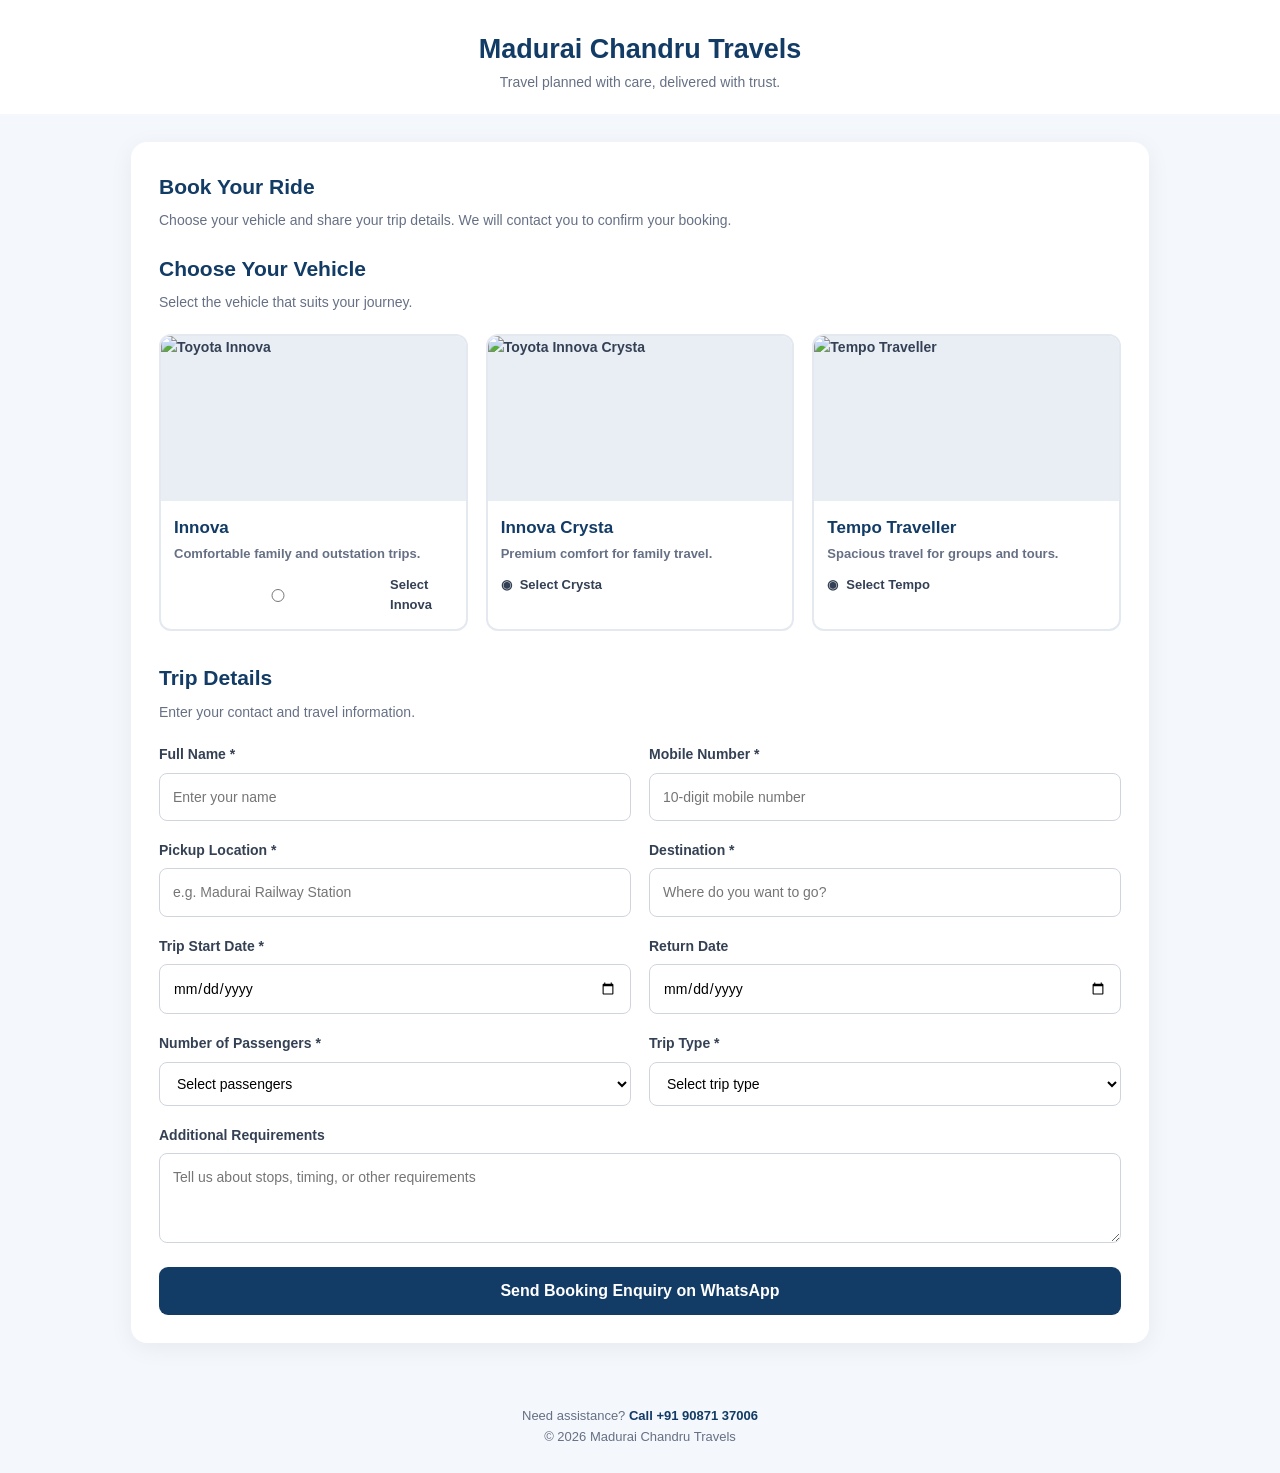
==== form.html @ bc9a70d1 "Add files via upload" ====
<!DOCTYPE html>
<html lang="en">
<head>
    <meta charset="UTF-8">
    <meta name="viewport" content="width=device-width, initial-scale=1.0">
    <title>Book Your Ride | Madurai Chandru Travels</title>

    <style>
        * {
            margin: 0;
            padding: 0;
            box-sizing: border-box;
        }

        :root {
            --primary: #123b65;
            --accent: #f5b400;
            --background: #f4f7fb;
            --text: #202b38;
        }

        body {
            font-family: Arial, sans-serif;
            background: var(--background);
            color: var(--text);
            line-height: 1.6;
        }

        .header {
            text-align: center;
            padding: 28px 15px 20px;
            background: white;
        }

        .header img {
            width: 100px;
            max-height: 75px;
            object-fit: contain;
            margin-bottom: 8px;
        }

        .header h1 {
            color: var(--primary);
            font-size: 27px;
        }

        .header p {
            color: #667085;
            font-size: 14px;
        }

        .container {
            max-width: 1050px;
            margin: 28px auto;
            padding: 0 16px 35px;
        }

        .form-card {
            background: white;
            border-radius: 16px;
            padding: 28px;
            box-shadow: 0 5px 25px rgba(0, 0, 0, 0.06);
        }

        .section-title {
            font-size: 21px;
            color: var(--primary);
            margin-bottom: 6px;
        }

        .section-description {
            color: #667085;
            font-size: 14px;
            margin-bottom: 20px;
        }

        .vehicle-grid {
            display: grid;
            grid-template-columns: repeat(3, minmax(0, 1fr));
            gap: 18px;
            margin-bottom: 30px;
        }

        .vehicle-option {
            display: block;
            cursor: pointer;
            border: 2px solid #e4e9f0;
            border-radius: 12px;
            overflow: hidden;
            transition: 0.2s ease;
            background: white;
        }

        .vehicle-option:hover {
            border-color: var(--primary);
            transform: translateY(-3px);
        }

        .vehicle-option input {
            position: absolute;
            opacity: 0;
            pointer-events: none;
        }

        .vehicle-option:has(input:checked) {
            border-color: var(--primary);
            box-shadow: 0 0 0 2px rgba(18, 59, 101, 0.12);
        }

        .vehicle-option img {
            width: 100%;
            height: 165px;
            object-fit: cover;
            display: block;
            background: #e9eef5;
        }

        .vehicle-info {
            padding: 13px;
        }

        .vehicle-info h3 {
            font-size: 17px;
            color: var(--primary);
        }

        .vehicle-info p {
            font-size: 13px;
            color: #667085;
            margin-top: 3px;
        }

        .vehicle-select {
            display: flex;
            align-items: center;
            gap: 8px;
            margin-top: 10px;
            font-size: 13px;
            font-weight: bold;
        }

        .vehicle-select input {
            position: static;
            opacity: 1;
            pointer-events: auto;
            accent-color: var(--primary);
        }

        .form-grid {
            display: grid;
            grid-template-columns: repeat(2, minmax(0, 1fr));
            gap: 18px;
        }

        .field {
            display: flex;
            flex-direction: column;
            gap: 7px;
        }

        .field.full {
            grid-column: 1 / -1;
        }

        label {
            font-size: 14px;
            font-weight: bold;
            color: #344054;
        }

        input, select, textarea {
            width: 100%;
            padding: 12px 13px;
            border: 1px solid #d0d5dd;
            border-radius: 8px;
            font: inherit;
            font-size: 14px;
            background: white;
            outline: none;
        }

        input:focus, select:focus, textarea:focus {
            border-color: var(--primary);
            box-shadow: 0 0 0 3px rgba(18, 59, 101, 0.1);
        }

        textarea {
            min-height: 90px;
            resize: vertical;
        }

        .submit-btn {
            width: 100%;
            border: none;
            background: var(--primary);
            color: white;
            padding: 15px;
            border-radius: 9px;
            margin-top: 24px;
            font-size: 16px;
            font-weight: bold;
            cursor: pointer;
            transition: 0.2s;
        }

        .submit-btn:hover {
            background: #0b2948;
        }

        .footer {
            text-align: center;
            padding: 0 15px 25px;
            font-size: 13px;
            color: #667085;
        }

        .footer a {
            color: var(--primary);
            font-weight: bold;
            text-decoration: none;
        }

        @media (max-width: 700px) {
            .vehicle-grid {
                grid-template-columns: 1fr;
            }

            .vehicle-option {
                display: grid;
                grid-template-columns: 42% 1fr;
                align-items: center;
            }

            .vehicle-option img {
                height: 100%;
                min-height: 145px;
            }

            .form-card {
                padding: 20px 15px;
            }

            .header h1 {
                font-size: 23px;
            }
        }

        @media (max-width: 420px) {
            .form-grid {
                grid-template-columns: 1fr;
            }

            .field.full {
                grid-column: auto;
            }

            .vehicle-option {
                grid-template-columns: 38% 1fr;
            }

            .vehicle-info {
                padding: 10px;
            }

            .vehicle-info h3 {
                font-size: 15px;
            }
        }
    </style>
</head>

<body>

    <header class="header">
        <!-- Change the filename to your actual logo -->
        <img src="./img/logo.png" alt="Madurai Chandru Travels Logo"
             onerror="this.style.display='none'">

        <h1>Madurai Chandru Travels</h1>
        <p>Travel planned with care, delivered with trust.</p>
    </header>

    <main class="container">
        <div class="form-card">

            <h2 class="section-title">Book Your Ride</h2>
            <p class="section-description">
                Choose your vehicle and share your trip details.
                We will contact you to confirm your booking.
            </p>

            <form id="bookingForm">

                <h3 class="section-title">Choose Your Vehicle</h3>
                <p class="section-description">
                    Select the vehicle that suits your journey.
                </p>

                <div class="vehicle-grid">

                    <label class="vehicle-option">
                        <input type="radio" name="vehicle"
                               value="Innova" required>

                        <img src="./img/innova.jpg"
                             alt="Toyota Innova"
                             onerror="this.onerror=null;this.src='./img/innova.png'">

                        <div class="vehicle-info">
                            <h3>Innova</h3>
                            <p>Comfortable family and outstation trips.</p>
                            <div class="vehicle-select">
                                <input type="radio" name="vehicle-choice-1"
                                       tabindex="-1" aria-hidden="true"
                                       onclick="return false">
                                Select Innova
                            </div>
                        </div>
                    </label>

                    <label class="vehicle-option">
                        <input type="radio" name="vehicle"
                               value="Innova Crysta" required>

                        <img src="./img/crysta.jpg"
                             alt="Toyota Innova Crysta"
                             onerror="this.onerror=null;this.src='./img/crysta.png'">

                        <div class="vehicle-info">
                            <h3>Innova Crysta</h3>
                            <p>Premium comfort for family travel.</p>
                            <div class="vehicle-select">
                                <span>◉</span> Select Crysta
                            </div>
                        </div>
                    </label>

                    <label class="vehicle-option">
                        <input type="radio" name="vehicle"
                               value="Tempo Traveller" required>

                        <img src="./img/tempo.jpg"
                             alt="Tempo Traveller"
                             onerror="this.onerror=null;this.src='./img/tempo.png'">

                        <div class="vehicle-info">
                            <h3>Tempo Traveller</h3>
                            <p>Spacious travel for groups and tours.</p>
                            <div class="vehicle-select">
                                <span>◉</span> Select Tempo
                            </div>
                        </div>
                    </label>

                </div>

                <h3 class="section-title">Trip Details</h3>
                <p class="section-description">
                    Enter your contact and travel information.
                </p>

                <div class="form-grid">

                    <div class="field">
                        <label for="name">Full Name *</label>
                        <input type="text" id="name" name="name"
                               placeholder="Enter your name" required>
                    </div>

                    <div class="field">
                        <label for="phone">Mobile Number *</label>
                        <input type="tel" id="phone" name="phone"
                               placeholder="10-digit mobile number"
                               pattern="[6-9][0-9]{9}" maxlength="10" required>
                    </div>

                    <div class="field">
                        <label for="pickup">Pickup Location *</label>
                        <input type="text" id="pickup" name="pickup"
                               placeholder="e.g. Madurai Railway Station"
                               required>
                    </div>

                    <div class="field">
                        <label for="destination">Destination *</label>
                        <input type="text" id="destination" name="destination"
                               placeholder="Where do you want to go?" required>
                    </div>

                    <div class="field">
                        <label for="startDate">Trip Start Date *</label>
                        <input type="date" id="startDate" name="startDate"
                               required>
                    </div>

                    <div class="field">
                        <label for="endDate">Return Date</label>
                        <input type="date" id="endDate" name="endDate">
                    </div>

                    <div class="field">
                        <label for="passengers">Number of Passengers *</label>
                        <select id="passengers" name="passengers" required>
                            <option value="">Select passengers</option>
                            <option>1</option>
                            <option>2</option>
                            <option>3</option>
                            <option>4</option>
                            <option>5</option>
                            <option>6</option>
                            <option>7</option>
                            <option>8</option>
                            <option>9</option>
                            <option>10</option>
                            <option>11</option>
                            <option>12</option>
                            <option>13</option>
                            <option>14</option>
                            <option>15</option>
                            <option>16</option>
                            <option>17</option>
                            <option>18</option>
                            <option>19</option>
                            <option>20</option>
                            <option>21</option>
                            <option>22</option>
                            <option>23</option>
                            <option>24</option>
                            <option>25</option>
                            <option>26</option>
                            <option>27</option>
                            <option>28</option>
                            <option>29</option>
                            <option>30</option>
                        </select>
                    </div>

                    <div class="field">
                        <label for="tripType">Trip Type *</label>
                        <select id="tripType" name="tripType" required>
                            <option value="">Select trip type</option>
                            <option>Local Trip</option>
                            <option>Outstation Trip</option>
                            <option>Airport Pickup / Drop</option>
                            <option>Temple Tour</option>
                            <option>Wedding / Function</option>
                        </select>
                    </div>

                    <div class="field full">
                        <label for="message">Additional Requirements</label>
                        <textarea id="message" name="message"
                                  placeholder="Tell us about stops, timing, or other requirements"></textarea>
                    </div>

                </div>

                <button type="submit" class="submit-btn">
                    Send Booking Enquiry on WhatsApp
                </button>

            </form>
        </div>
    </main>

    <footer class="footer">
        <p>Need assistance?
            <a href="tel:+919087137006">Call +91 90871 37006</a>
        </p>
        <p>© <span id="year"></span> Madurai Chandru Travels</p>
    </footer>

    <script>
        const bookingForm = document.getElementById("bookingForm");
        const startDate = document.getElementById("startDate");
        const endDate = document.getElementById("endDate");

        document.getElementById("year").textContent =
            new Date().getFullYear();

        // Prevent selecting a past trip date.
        const today = new Date();
        const localToday = [
            today.getFullYear(),
            String(today.getMonth() + 1).padStart(2, "0"),
            String(today.getDate()).padStart(2, "0")
        ].join("-");

        startDate.min = localToday;
        endDate.min = localToday;

        startDate.addEventListener("change", function () {
            endDate.min = this.value || localToday;

            if (endDate.value && endDate.value < this.value) {
                endDate.value = "";
            }
        });

        bookingForm.addEventListener("submit", function (event) {
            event.preventDefault();

            if (!bookingForm.reportValidity()) return;

            const data = new FormData(bookingForm);

            const vehicle = data.get("vehicle");
            const name = data.get("name").trim();
            const phone = data.get("phone").trim();
            const pickup = data.get("pickup").trim();
            const destination = data.get("destination").trim();
            const passengers = data.get("passengers");
            const tripType = data.get("tripType");
            const start = data.get("startDate");
            const end = data.get("endDate") || "Not specified";
            const message = data.get("message").trim() || "None";

            const bookingMessage =
`MADURAI CHANDRU TRAVELS - BOOKING ENQUIRY

Name: ${name}
Mobile: ${phone}
Vehicle: ${vehicle}
Passengers: ${passengers}
Pickup: ${pickup}
Destination: ${destination}
Start Date: ${start}
Return Date: ${end}
Trip Type: ${tripType}
Additional Requirements: ${message}

Please contact me regarding availability and pricing.`;

            const whatsappURL =
                "https://wa.me/919087137006?text=" +
                encodeURIComponent(bookingMessage);

            window.open(whatsappURL, "_blank");
        });
    </script>

</body>
</html>
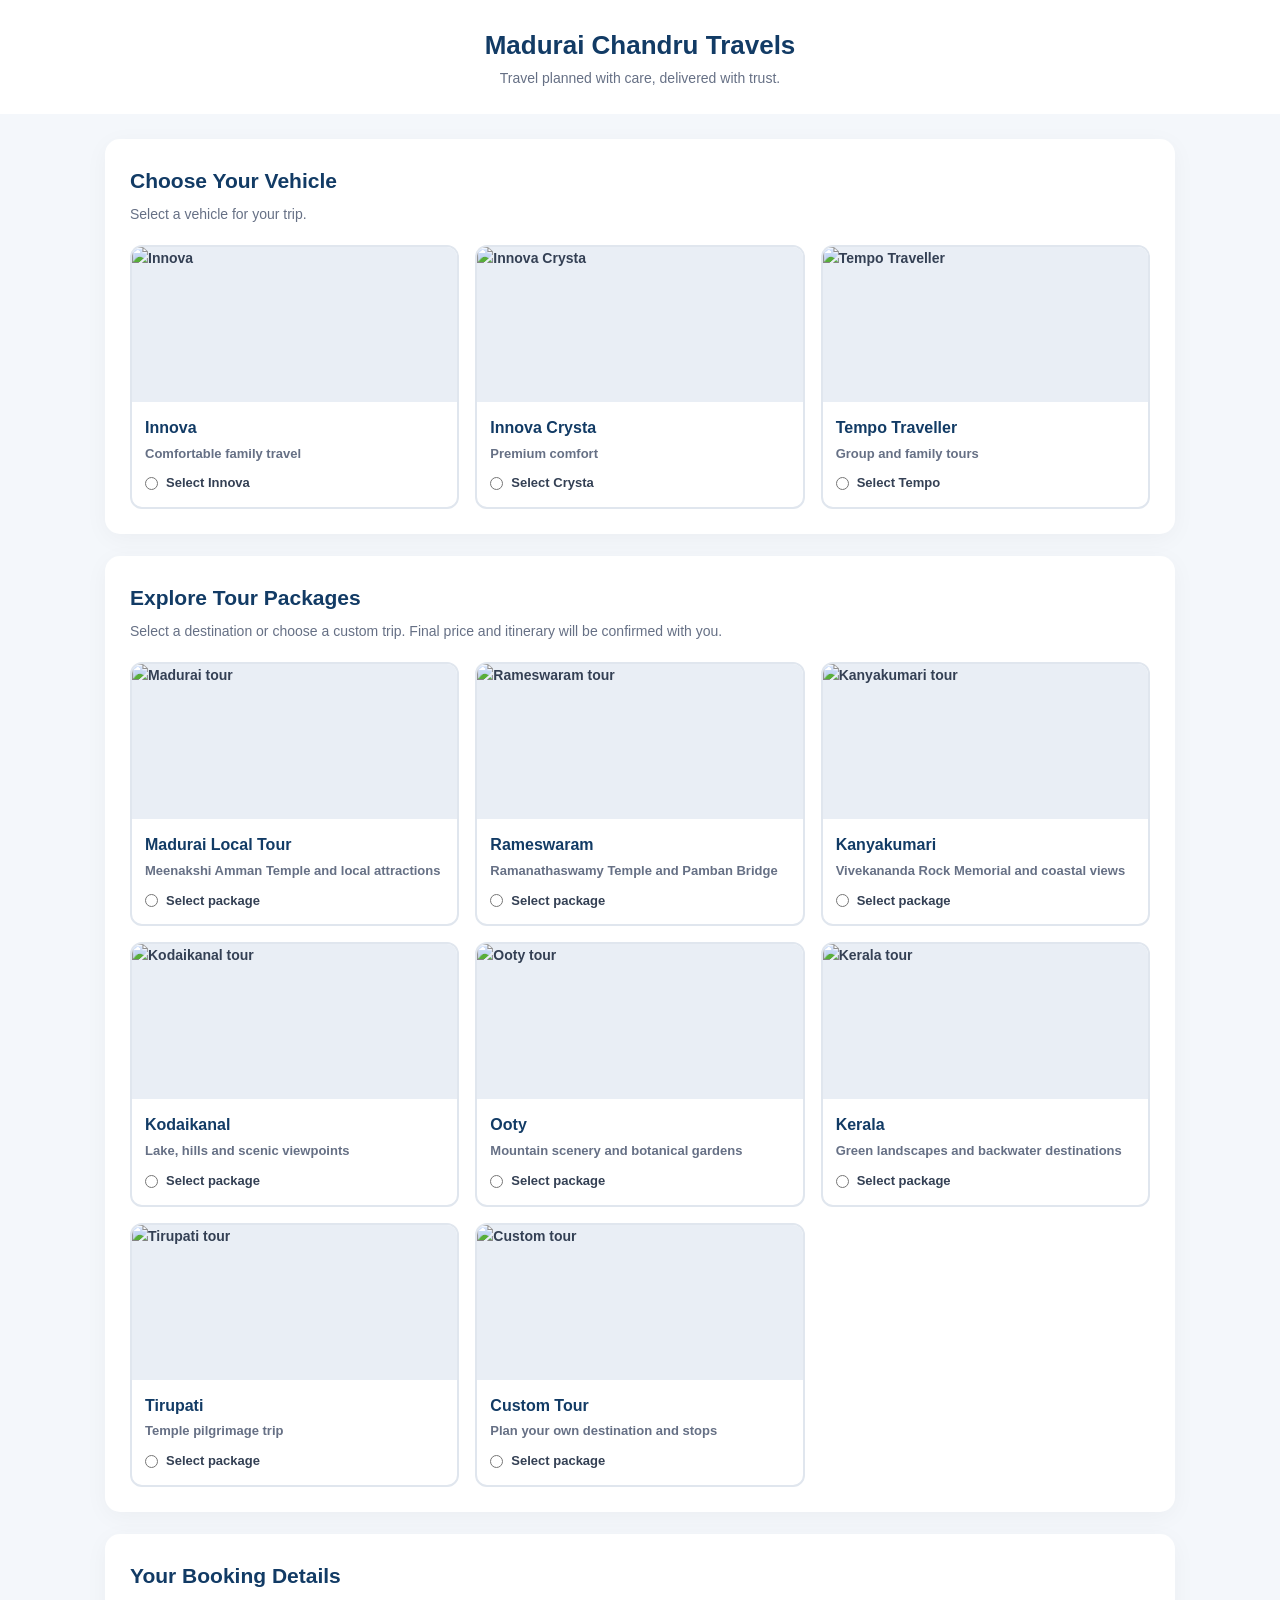
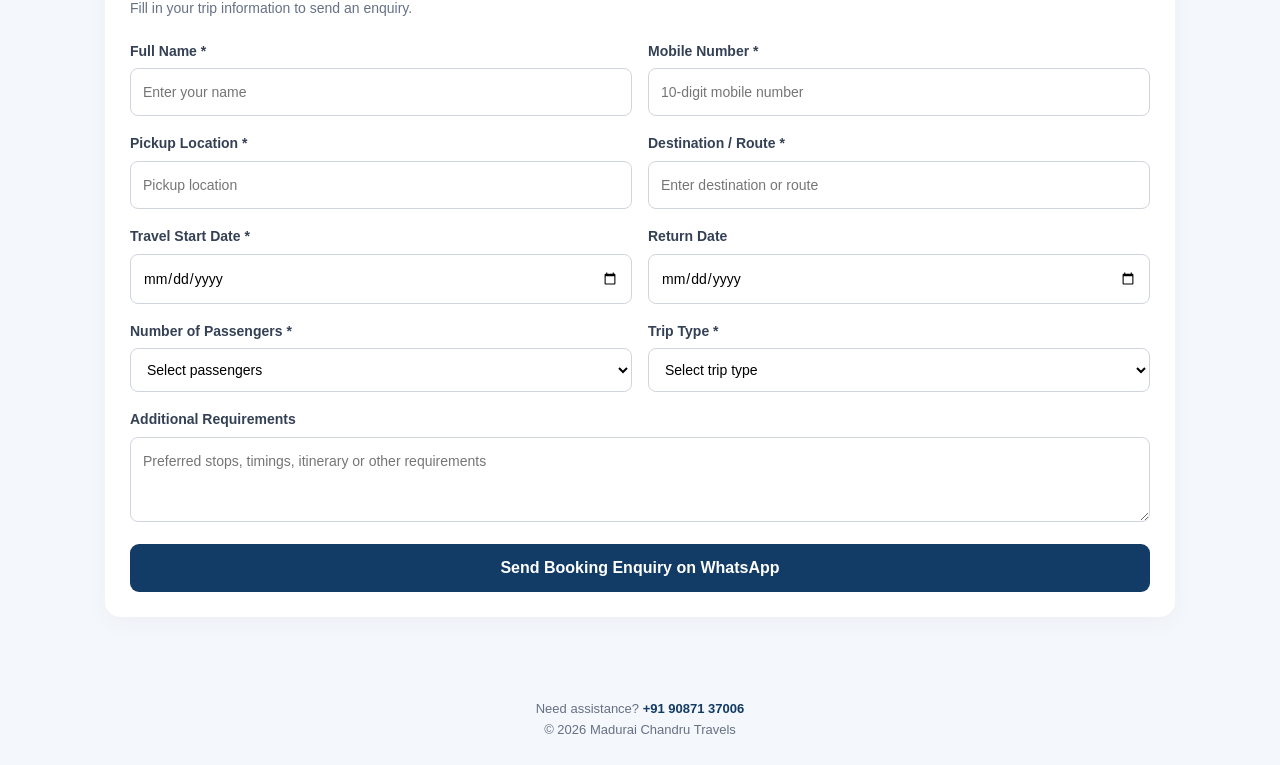
==== commit 64368cdc: "Add files via upload" ====
--- a/form.html
+++ b/form.html
@@ -1,543 +1,325 @@
 <!DOCTYPE html>
 <html lang="en">
 <head>
-    <meta charset="UTF-8">
-    <meta name="viewport" content="width=device-width, initial-scale=1.0">
-    <title>Book Your Ride | Madurai Chandru Travels</title>
-
-    <style>
-        * {
-            margin: 0;
-            padding: 0;
-            box-sizing: border-box;
-        }
-
-        :root {
-            --primary: #123b65;
-            --accent: #f5b400;
-            --background: #f4f7fb;
-            --text: #202b38;
-        }
-
-        body {
-            font-family: Arial, sans-serif;
-            background: var(--background);
-            color: var(--text);
-            line-height: 1.6;
-        }
-
-        .header {
-            text-align: center;
-            padding: 28px 15px 20px;
-            background: white;
-        }
-
-        .header img {
-            width: 100px;
-            max-height: 75px;
-            object-fit: contain;
-            margin-bottom: 8px;
-        }
-
-        .header h1 {
-            color: var(--primary);
-            font-size: 27px;
-        }
-
-        .header p {
-            color: #667085;
-            font-size: 14px;
-        }
-
-        .container {
-            max-width: 1050px;
-            margin: 28px auto;
-            padding: 0 16px 35px;
-        }
-
-        .form-card {
-            background: white;
-            border-radius: 16px;
-            padding: 28px;
-            box-shadow: 0 5px 25px rgba(0, 0, 0, 0.06);
-        }
-
-        .section-title {
-            font-size: 21px;
-            color: var(--primary);
-            margin-bottom: 6px;
-        }
-
-        .section-description {
-            color: #667085;
-            font-size: 14px;
-            margin-bottom: 20px;
-        }
-
-        .vehicle-grid {
-            display: grid;
-            grid-template-columns: repeat(3, minmax(0, 1fr));
-            gap: 18px;
-            margin-bottom: 30px;
-        }
-
-        .vehicle-option {
-            display: block;
-            cursor: pointer;
-            border: 2px solid #e4e9f0;
-            border-radius: 12px;
-            overflow: hidden;
-            transition: 0.2s ease;
-            background: white;
-        }
-
-        .vehicle-option:hover {
-            border-color: var(--primary);
-            transform: translateY(-3px);
-        }
-
-        .vehicle-option input {
-            position: absolute;
-            opacity: 0;
-            pointer-events: none;
-        }
-
-        .vehicle-option:has(input:checked) {
-            border-color: var(--primary);
-            box-shadow: 0 0 0 2px rgba(18, 59, 101, 0.12);
-        }
-
-        .vehicle-option img {
-            width: 100%;
-            height: 165px;
-            object-fit: cover;
-            display: block;
-            background: #e9eef5;
-        }
-
-        .vehicle-info {
-            padding: 13px;
-        }
-
-        .vehicle-info h3 {
-            font-size: 17px;
-            color: var(--primary);
-        }
-
-        .vehicle-info p {
-            font-size: 13px;
-            color: #667085;
-            margin-top: 3px;
-        }
-
-        .vehicle-select {
-            display: flex;
-            align-items: center;
-            gap: 8px;
-            margin-top: 10px;
-            font-size: 13px;
-            font-weight: bold;
-        }
-
-        .vehicle-select input {
-            position: static;
-            opacity: 1;
-            pointer-events: auto;
-            accent-color: var(--primary);
-        }
-
-        .form-grid {
-            display: grid;
-            grid-template-columns: repeat(2, minmax(0, 1fr));
-            gap: 18px;
-        }
-
-        .field {
-            display: flex;
-            flex-direction: column;
-            gap: 7px;
-        }
-
-        .field.full {
-            grid-column: 1 / -1;
-        }
-
-        label {
-            font-size: 14px;
-            font-weight: bold;
-            color: #344054;
-        }
-
-        input, select, textarea {
-            width: 100%;
-            padding: 12px 13px;
-            border: 1px solid #d0d5dd;
-            border-radius: 8px;
-            font: inherit;
-            font-size: 14px;
-            background: white;
-            outline: none;
-        }
-
-        input:focus, select:focus, textarea:focus {
-            border-color: var(--primary);
-            box-shadow: 0 0 0 3px rgba(18, 59, 101, 0.1);
-        }
-
-        textarea {
-            min-height: 90px;
-            resize: vertical;
-        }
-
-        .submit-btn {
-            width: 100%;
-            border: none;
-            background: var(--primary);
-            color: white;
-            padding: 15px;
-            border-radius: 9px;
-            margin-top: 24px;
-            font-size: 16px;
-            font-weight: bold;
-            cursor: pointer;
-            transition: 0.2s;
-        }
-
-        .submit-btn:hover {
-            background: #0b2948;
-        }
-
-        .footer {
-            text-align: center;
-            padding: 0 15px 25px;
-            font-size: 13px;
-            color: #667085;
-        }
-
-        .footer a {
-            color: var(--primary);
-            font-weight: bold;
-            text-decoration: none;
-        }
-
-        @media (max-width: 700px) {
-            .vehicle-grid {
-                grid-template-columns: 1fr;
-            }
-
-            .vehicle-option {
-                display: grid;
-                grid-template-columns: 42% 1fr;
-                align-items: center;
-            }
-
-            .vehicle-option img {
-                height: 100%;
-                min-height: 145px;
-            }
-
-            .form-card {
-                padding: 20px 15px;
-            }
-
-            .header h1 {
-                font-size: 23px;
-            }
-        }
-
-        @media (max-width: 420px) {
-            .form-grid {
-                grid-template-columns: 1fr;
-            }
-
-            .field.full {
-                grid-column: auto;
-            }
-
-            .vehicle-option {
-                grid-template-columns: 38% 1fr;
-            }
-
-            .vehicle-info {
-                padding: 10px;
-            }
-
-            .vehicle-info h3 {
-                font-size: 15px;
-            }
-        }
-    </style>
+<meta charset="UTF-8">
+<meta name="viewport" content="width=device-width, initial-scale=1.0">
+<title>Book a Trip | Madurai Chandru Travels</title>
+
+<style>
+*{box-sizing:border-box;margin:0;padding:0}
+:root{--blue:#123b65;--gold:#f5b400;--bg:#f4f7fb}
+body{font-family:Arial,sans-serif;background:var(--bg);color:#202b38;line-height:1.6}
+.header{text-align:center;background:#fff;padding:25px 15px}
+.header img{width:95px;max-height:70px;object-fit:contain}
+.header h1{color:var(--blue);font-size:26px}
+.header p,.muted{color:#667085;font-size:14px}
+.container{max-width:1100px;margin:25px auto;padding:0 15px 35px}
+.card{background:white;padding:25px;border-radius:15px;box-shadow:0 5px 25px #0000000a;margin-bottom:22px}
+h2{font-size:21px;color:var(--blue);margin-bottom:5px}
+.section-intro{font-size:14px;color:#667085;margin-bottom:20px}
+.vehicle-grid,.package-grid{display:grid;grid-template-columns:repeat(3,minmax(0,1fr));gap:16px}
+.choice{border:2px solid #e0e6ee;border-radius:12px;overflow:hidden;cursor:pointer;background:#fff;transition:.2s}
+.choice:has(input:checked){border-color:var(--blue);box-shadow:0 0 0 2px #123b6518}
+.choice input{accent-color:var(--blue)}
+.choice img{width:100%;height:155px;object-fit:cover;display:block;background:#e9eef5}
+.choice-content{padding:13px}
+.choice h3{font-size:16px;color:var(--blue)}
+.choice p{font-size:13px;color:#667085;margin:3px 0 9px}
+.pick{display:flex;align-items:center;gap:8px;font-size:13px;font-weight:bold}
+.pick input{width:auto}
+.form-grid{display:grid;grid-template-columns:repeat(2,minmax(0,1fr));gap:16px}
+.field{display:flex;flex-direction:column;gap:6px}
+.full{grid-column:1/-1}
+label{font-size:14px;font-weight:bold;color:#344054}
+input,select,textarea{width:100%;padding:12px;border:1px solid #d0d5dd;border-radius:8px;font:inherit;font-size:14px;background:#fff}
+input:focus,select:focus,textarea:focus{outline:2px solid #c3d6eb;border-color:var(--blue)}
+textarea{min-height:85px;resize:vertical}
+.divider{border:0;border-top:1px solid #e7ebf0;margin:25px 0}
+.btn{width:100%;padding:15px;background:var(--blue);color:#fff;border:0;border-radius:9px;font-size:16px;font-weight:bold;cursor:pointer;margin-top:22px}
+.btn:hover{background:#0b2948}
+.footer{text-align:center;color:#667085;font-size:13px;padding:0 15px 25px}
+.footer a{color:var(--blue);font-weight:bold;text-decoration:none}
+@media(max-width:750px){.vehicle-grid,.package-grid{grid-template-columns:repeat(2,minmax(0,1fr))}}
+@media(max-width:500px){
+ .vehicle-grid,.package-grid,.form-grid{grid-template-columns:1fr}
+ .full{grid-column:auto}
+ .card{padding:18px 14px}
+ .choice{display:grid;grid-template-columns:38% 1fr;align-items:center}
+ .choice img{height:100%;min-height:130px}
+ .header h1{font-size:22px}
+}
+</style>
 </head>
-
 <body>
 
-    <header class="header">
-        <!-- Change the filename to your actual logo -->
-        <img src="./img/logo.png" alt="Madurai Chandru Travels Logo"
-             onerror="this.style.display='none'">
-
-        <h1>Madurai Chandru Travels</h1>
-        <p>Travel planned with care, delivered with trust.</p>
-    </header>
-
-    <main class="container">
-        <div class="form-card">
-
-            <h2 class="section-title">Book Your Ride</h2>
-            <p class="section-description">
-                Choose your vehicle and share your trip details.
-                We will contact you to confirm your booking.
-            </p>
-
-            <form id="bookingForm">
-
-                <h3 class="section-title">Choose Your Vehicle</h3>
-                <p class="section-description">
-                    Select the vehicle that suits your journey.
-                </p>
-
-                <div class="vehicle-grid">
-
-                    <label class="vehicle-option">
-                        <input type="radio" name="vehicle"
-                               value="Innova" required>
-
-                        <img src="./img/innova.jpg"
-                             alt="Toyota Innova"
-                             onerror="this.onerror=null;this.src='./img/innova.png'">
-
-                        <div class="vehicle-info">
-                            <h3>Innova</h3>
-                            <p>Comfortable family and outstation trips.</p>
-                            <div class="vehicle-select">
-                                <input type="radio" name="vehicle-choice-1"
-                                       tabindex="-1" aria-hidden="true"
-                                       onclick="return false">
-                                Select Innova
-                            </div>
-                        </div>
-                    </label>
-
-                    <label class="vehicle-option">
-                        <input type="radio" name="vehicle"
-                               value="Innova Crysta" required>
-
-                        <img src="./img/crysta.jpg"
-                             alt="Toyota Innova Crysta"
-                             onerror="this.onerror=null;this.src='./img/crysta.png'">
-
-                        <div class="vehicle-info">
-                            <h3>Innova Crysta</h3>
-                            <p>Premium comfort for family travel.</p>
-                            <div class="vehicle-select">
-                                <span>◉</span> Select Crysta
-                            </div>
-                        </div>
-                    </label>
-
-                    <label class="vehicle-option">
-                        <input type="radio" name="vehicle"
-                               value="Tempo Traveller" required>
-
-                        <img src="./img/tempo.jpg"
-                             alt="Tempo Traveller"
-                             onerror="this.onerror=null;this.src='./img/tempo.png'">
-
-                        <div class="vehicle-info">
-                            <h3>Tempo Traveller</h3>
-                            <p>Spacious travel for groups and tours.</p>
-                            <div class="vehicle-select">
-                                <span>◉</span> Select Tempo
-                            </div>
-                        </div>
-                    </label>
-
-                </div>
-
-                <h3 class="section-title">Trip Details</h3>
-                <p class="section-description">
-                    Enter your contact and travel information.
-                </p>
-
-                <div class="form-grid">
-
-                    <div class="field">
-                        <label for="name">Full Name *</label>
-                        <input type="text" id="name" name="name"
-                               placeholder="Enter your name" required>
-                    </div>
-
-                    <div class="field">
-                        <label for="phone">Mobile Number *</label>
-                        <input type="tel" id="phone" name="phone"
-                               placeholder="10-digit mobile number"
-                               pattern="[6-9][0-9]{9}" maxlength="10" required>
-                    </div>
-
-                    <div class="field">
-                        <label for="pickup">Pickup Location *</label>
-                        <input type="text" id="pickup" name="pickup"
-                               placeholder="e.g. Madurai Railway Station"
-                               required>
-                    </div>
-
-                    <div class="field">
-                        <label for="destination">Destination *</label>
-                        <input type="text" id="destination" name="destination"
-                               placeholder="Where do you want to go?" required>
-                    </div>
-
-                    <div class="field">
-                        <label for="startDate">Trip Start Date *</label>
-                        <input type="date" id="startDate" name="startDate"
-                               required>
-                    </div>
-
-                    <div class="field">
-                        <label for="endDate">Return Date</label>
-                        <input type="date" id="endDate" name="endDate">
-                    </div>
-
-                    <div class="field">
-                        <label for="passengers">Number of Passengers *</label>
-                        <select id="passengers" name="passengers" required>
-                            <option value="">Select passengers</option>
-                            <option>1</option>
-                            <option>2</option>
-                            <option>3</option>
-                            <option>4</option>
-                            <option>5</option>
-                            <option>6</option>
-                            <option>7</option>
-                            <option>8</option>
-                            <option>9</option>
-                            <option>10</option>
-                            <option>11</option>
-                            <option>12</option>
-                            <option>13</option>
-                            <option>14</option>
-                            <option>15</option>
-                            <option>16</option>
-                            <option>17</option>
-                            <option>18</option>
-                            <option>19</option>
-                            <option>20</option>
-                            <option>21</option>
-                            <option>22</option>
-                            <option>23</option>
-                            <option>24</option>
-                            <option>25</option>
-                            <option>26</option>
-                            <option>27</option>
-                            <option>28</option>
-                            <option>29</option>
-                            <option>30</option>
-                        </select>
-                    </div>
-
-                    <div class="field">
-                        <label for="tripType">Trip Type *</label>
-                        <select id="tripType" name="tripType" required>
-                            <option value="">Select trip type</option>
-                            <option>Local Trip</option>
-                            <option>Outstation Trip</option>
-                            <option>Airport Pickup / Drop</option>
-                            <option>Temple Tour</option>
-                            <option>Wedding / Function</option>
-                        </select>
-                    </div>
-
-                    <div class="field full">
-                        <label for="message">Additional Requirements</label>
-                        <textarea id="message" name="message"
-                                  placeholder="Tell us about stops, timing, or other requirements"></textarea>
-                    </div>
-
-                </div>
-
-                <button type="submit" class="submit-btn">
-                    Send Booking Enquiry on WhatsApp
-                </button>
-
-            </form>
-        </div>
-    </main>
-
-    <footer class="footer">
-        <p>Need assistance?
-            <a href="tel:+919087137006">Call +91 90871 37006</a>
-        </p>
-        <p>© <span id="year"></span> Madurai Chandru Travels</p>
-    </footer>
-
-    <script>
-        const bookingForm = document.getElementById("bookingForm");
-        const startDate = document.getElementById("startDate");
-        const endDate = document.getElementById("endDate");
-
-        document.getElementById("year").textContent =
-            new Date().getFullYear();
-
-        // Prevent selecting a past trip date.
-        const today = new Date();
-        const localToday = [
-            today.getFullYear(),
-            String(today.getMonth() + 1).padStart(2, "0"),
-            String(today.getDate()).padStart(2, "0")
-        ].join("-");
-
-        startDate.min = localToday;
-        endDate.min = localToday;
-
-        startDate.addEventListener("change", function () {
-            endDate.min = this.value || localToday;
-
-            if (endDate.value && endDate.value < this.value) {
-                endDate.value = "";
-            }
-        });
-
-        bookingForm.addEventListener("submit", function (event) {
-            event.preventDefault();
-
-            if (!bookingForm.reportValidity()) return;
-
-            const data = new FormData(bookingForm);
-
-            const vehicle = data.get("vehicle");
-            const name = data.get("name").trim();
-            const phone = data.get("phone").trim();
-            const pickup = data.get("pickup").trim();
-            const destination = data.get("destination").trim();
-            const passengers = data.get("passengers");
-            const tripType = data.get("tripType");
-            const start = data.get("startDate");
-            const end = data.get("endDate") || "Not specified";
-            const message = data.get("message").trim() || "None";
-
-            const bookingMessage =
-`MADURAI CHANDRU TRAVELS - BOOKING ENQUIRY
-
-Name: ${name}
-Mobile: ${phone}
-Vehicle: ${vehicle}
-Passengers: ${passengers}
-Pickup: ${pickup}
-Destination: ${destination}
-Start Date: ${start}
-Return Date: ${end}
-Trip Type: ${tripType}
-Additional Requirements: ${message}
-
-Please contact me regarding availability and pricing.`;
-
-            const whatsappURL =
-                "https://wa.me/919087137006?text=" +
-                encodeURIComponent(bookingMessage);
-
-            window.open(whatsappURL, "_blank");
-        });
-    </script>
-
+<header class="header">
+  <img src="./img/logo.png" alt="Madurai Chandru Travels Logo"
+       onerror="this.style.display='none'">
+  <h1>Madurai Chandru Travels</h1>
+  <p>Travel planned with care, delivered with trust.</p>
+</header>
+
+<main class="container">
+<form id="bookingForm">
+
+<section class="card">
+  <h2>Choose Your Vehicle</h2>
+  <p class="section-intro">Select a vehicle for your trip.</p>
+
+  <div class="vehicle-grid">
+    <label class="choice">
+      <img src="./img/innova.jpg" alt="Innova"
+           onerror="this.onerror=null;this.src='./img/innova.png'">
+      <div class="choice-content">
+        <h3>Innova</h3>
+        <p>Comfortable family travel</p>
+        <div class="pick"><input type="radio" name="vehicle" value="Innova" required> Select Innova</div>
+      </div>
+    </label>
+
+    <label class="choice">
+      <img src="./img/crysta.jpg" alt="Innova Crysta"
+           onerror="this.onerror=null;this.src='./img/crysta.png'">
+      <div class="choice-content">
+        <h3>Innova Crysta</h3>
+        <p>Premium comfort</p>
+        <div class="pick"><input type="radio" name="vehicle" value="Innova Crysta" required> Select Crysta</div>
+      </div>
+    </label>
+
+    <label class="choice">
+      <img src="./img/tempo.jpg" alt="Tempo Traveller"
+           onerror="this.onerror=null;this.src='./img/tempo.png'">
+      <div class="choice-content">
+        <h3>Tempo Traveller</h3>
+        <p>Group and family tours</p>
+        <div class="pick"><input type="radio" name="vehicle" value="Tempo Traveller" required> Select Tempo</div>
+      </div>
+    </label>
+  </div>
+</section>
+
+<section class="card">
+  <h2>Explore Tour Packages</h2>
+  <p class="section-intro">Select a destination or choose a custom trip. Final price and itinerary will be confirmed with you.</p>
+
+  <div class="package-grid">
+    <label class="choice">
+      <img src="./img/madurai.jpg" alt="Madurai tour"
+           onerror="this.onerror=null;this.src='./img/madurai.png'">
+      <div class="choice-content">
+        <h3>Madurai Local Tour</h3>
+        <p>Meenakshi Amman Temple and local attractions</p>
+        <div class="pick"><input type="radio" name="package" value="Madurai Local Tour" required> Select package</div>
+      </div>
+    </label>
+
+    <label class="choice">
+      <img src="./img/rameswaram.jpg" alt="Rameswaram tour"
+           onerror="this.onerror=null;this.src='./img/rameswaram.png'">
+      <div class="choice-content">
+        <h3>Rameswaram</h3>
+        <p>Ramanathaswamy Temple and Pamban Bridge</p>
+        <div class="pick"><input type="radio" name="package" value="Rameswaram Tour" required> Select package</div>
+      </div>
+    </label>
+
+    <label class="choice">
+      <img src="./img/kanyakumari.jpg" alt="Kanyakumari tour"
+           onerror="this.onerror=null;this.src='./img/kanyakumari.png'">
+      <div class="choice-content">
+        <h3>Kanyakumari</h3>
+        <p>Vivekananda Rock Memorial and coastal views</p>
+        <div class="pick"><input type="radio" name="package" value="Kanyakumari Tour" required> Select package</div>
+      </div>
+    </label>
+
+    <label class="choice">
+      <img src="./img/kodaikanal.jpg" alt="Kodaikanal tour"
+           onerror="this.onerror=null;this.src='./img/kodaikanal.png'">
+      <div class="choice-content">
+        <h3>Kodaikanal</h3>
+        <p>Lake, hills and scenic viewpoints</p>
+        <div class="pick"><input type="radio" name="package" value="Kodaikanal Tour" required> Select package</div>
+      </div>
+    </label>
+
+    <label class="choice">
+      <img src="./img/ooty.jpg" alt="Ooty tour"
+           onerror="this.onerror=null;this.src='./img/ooty.png'">
+      <div class="choice-content">
+        <h3>Ooty</h3>
+        <p>Mountain scenery and botanical gardens</p>
+        <div class="pick"><input type="radio" name="package" value="Ooty Tour" required> Select package</div>
+      </div>
+    </label>
+
+    <label class="choice">
+      <img src="./img/kerala.jpg" alt="Kerala tour"
+           onerror="this.onerror=null;this.src='./img/kerala.png'">
+      <div class="choice-content">
+        <h3>Kerala</h3>
+        <p>Green landscapes and backwater destinations</p>
+        <div class="pick"><input type="radio" name="package" value="Kerala Tour" required> Select package</div>
+      </div>
+    </label>
+
+    <label class="choice">
+      <img src="./img/tirupati.jpg" alt="Tirupati tour"
+           onerror="this.onerror=null;this.src='./img/tirupati.png'">
+      <div class="choice-content">
+        <h3>Tirupati</h3>
+        <p>Temple pilgrimage trip</p>
+        <div class="pick"><input type="radio" name="package" value="Tirupati Tour" required> Select package</div>
+      </div>
+    </label>
+
+    <label class="choice">
+      <img src="./img/custom-tour.jpg" alt="Custom tour"
+           onerror="this.onerror=null;this.src='./img/custom-tour.png'">
+      <div class="choice-content">
+        <h3>Custom Tour</h3>
+        <p>Plan your own destination and stops</p>
+        <div class="pick"><input type="radio" name="package" value="Custom Tour" required> Select package</div>
+      </div>
+    </label>
+  </div>
+</section>
+
+<section class="card">
+  <h2>Your Booking Details</h2>
+  <p class="section-intro">Fill in your trip information to send an enquiry.</p>
+
+  <div class="form-grid">
+    <div class="field">
+      <label for="name">Full Name *</label>
+      <input id="name" name="name" required placeholder="Enter your name">
+    </div>
+
+    <div class="field">
+      <label for="phone">Mobile Number *</label>
+      <input id="phone" name="phone" type="tel" required
+             pattern="[6-9][0-9]{9}" maxlength="10"
+             placeholder="10-digit mobile number">
+    </div>
+
+    <div class="field">
+      <label for="pickup">Pickup Location *</label>
+      <input id="pickup" name="pickup" required placeholder="Pickup location">
+    </div>
+
+    <div class="field">
+      <label for="destination">Destination / Route *</label>
+      <input id="destination" name="destination" required
+             placeholder="Enter destination or route">
+    </div>
+
+    <div class="field">
+      <label for="startDate">Travel Start Date *</label>
+      <input id="startDate" name="startDate" type="date" required>
+    </div>
+
+    <div class="field">
+      <label for="endDate">Return Date</label>
+      <input id="endDate" name="endDate" type="date">
+    </div>
+
+    <div class="field">
+      <label for="passengers">Number of Passengers *</label>
+      <select id="passengers" name="passengers" required>
+        <option value="">Select passengers</option>
+        <option>1</option><option>2</option><option>3</option>
+        <option>4</option><option>5</option><option>6</option>
+        <option>7</option><option>8</option><option>9</option>
+        <option>10</option><option>11</option><option>12</option>
+        <option>13</option><option>14</option><option>15</option>
+        <option>16</option><option>17</option><option>18</option>
+        <option>19</option><option>20</option><option>21</option>
+        <option>22</option><option>23</option><option>24</option>
+        <option>25</option><option>26</option><option>27</option>
+        <option>28</option><option>29</option><option>30</option>
+      </select>
+    </div>
+
+    <div class="field">
+      <label for="tripType">Trip Type *</label>
+      <select id="tripType" name="tripType" required>
+        <option value="">Select trip type</option>
+        <option>One Way</option>
+        <option>Round Trip</option>
+        <option>Multi-Day Tour</option>
+        <option>Local Sightseeing</option>
+        <option>Temple Tour</option>
+        <option>Airport Pickup / Drop</option>
+        <option>Wedding / Function</option>
+      </select>
+    </div>
+
+    <div class="field full">
+      <label for="message">Additional Requirements</label>
+      <textarea id="message" name="message"
+        placeholder="Preferred stops, timings, itinerary or other requirements"></textarea>
+    </div>
+  </div>
+
+  <button class="btn" type="submit">Send Booking Enquiry on WhatsApp</button>
+</section>
+</form>
+</main>
+
+<footer class="footer">
+  <p>Need assistance? <a href="tel:+919087137006">+91 90871 37006</a></p>
+  <p>© <span id="year"></span> Madurai Chandru Travels</p>
+</footer>
+
+<script>
+const form = document.getElementById("bookingForm");
+const start = document.getElementById("startDate");
+const end = document.getElementById("endDate");
+
+document.getElementById("year").textContent = new Date().getFullYear();
+
+const now = new Date();
+const today = [
+  now.getFullYear(),
+  String(now.getMonth() + 1).padStart(2, "0"),
+  String(now.getDate()).padStart(2, "0")
+].join("-");
+
+start.min = today;
+end.min = today;
+
+start.addEventListener("change", () => {
+  end.min = start.value || today;
+  if (end.value && end.value < start.value) end.value = "";
+});
+
+form.addEventListener("submit", event => {
+  event.preventDefault();
+  if (!form.reportValidity()) return;
+
+  const d = new FormData(form);
+  const text = `MADURAI CHANDRU TRAVELS - TOUR BOOKING ENQUIRY
+
+Name: ${d.get("name")}
+Phone: ${d.get("phone")}
+Vehicle: ${d.get("vehicle")}
+Tour Package: ${d.get("package")}
+Passengers: ${d.get("passengers")}
+Pickup: ${d.get("pickup")}
+Destination / Route: ${d.get("destination")}
+Start Date: ${d.get("startDate")}
+Return Date: ${d.get("endDate") || "Not specified"}
+Trip Type: ${d.get("tripType")}
+Additional Requirements: ${d.get("message") || "None"}
+
+Please confirm availability, itinerary and package price.`;
+
+  const url = "https://wa.me/919087137006?text=" +
+    encodeURIComponent(text);
+
+  window.open(url, "_blank");
+});
+</script>
 </body>
 </html>
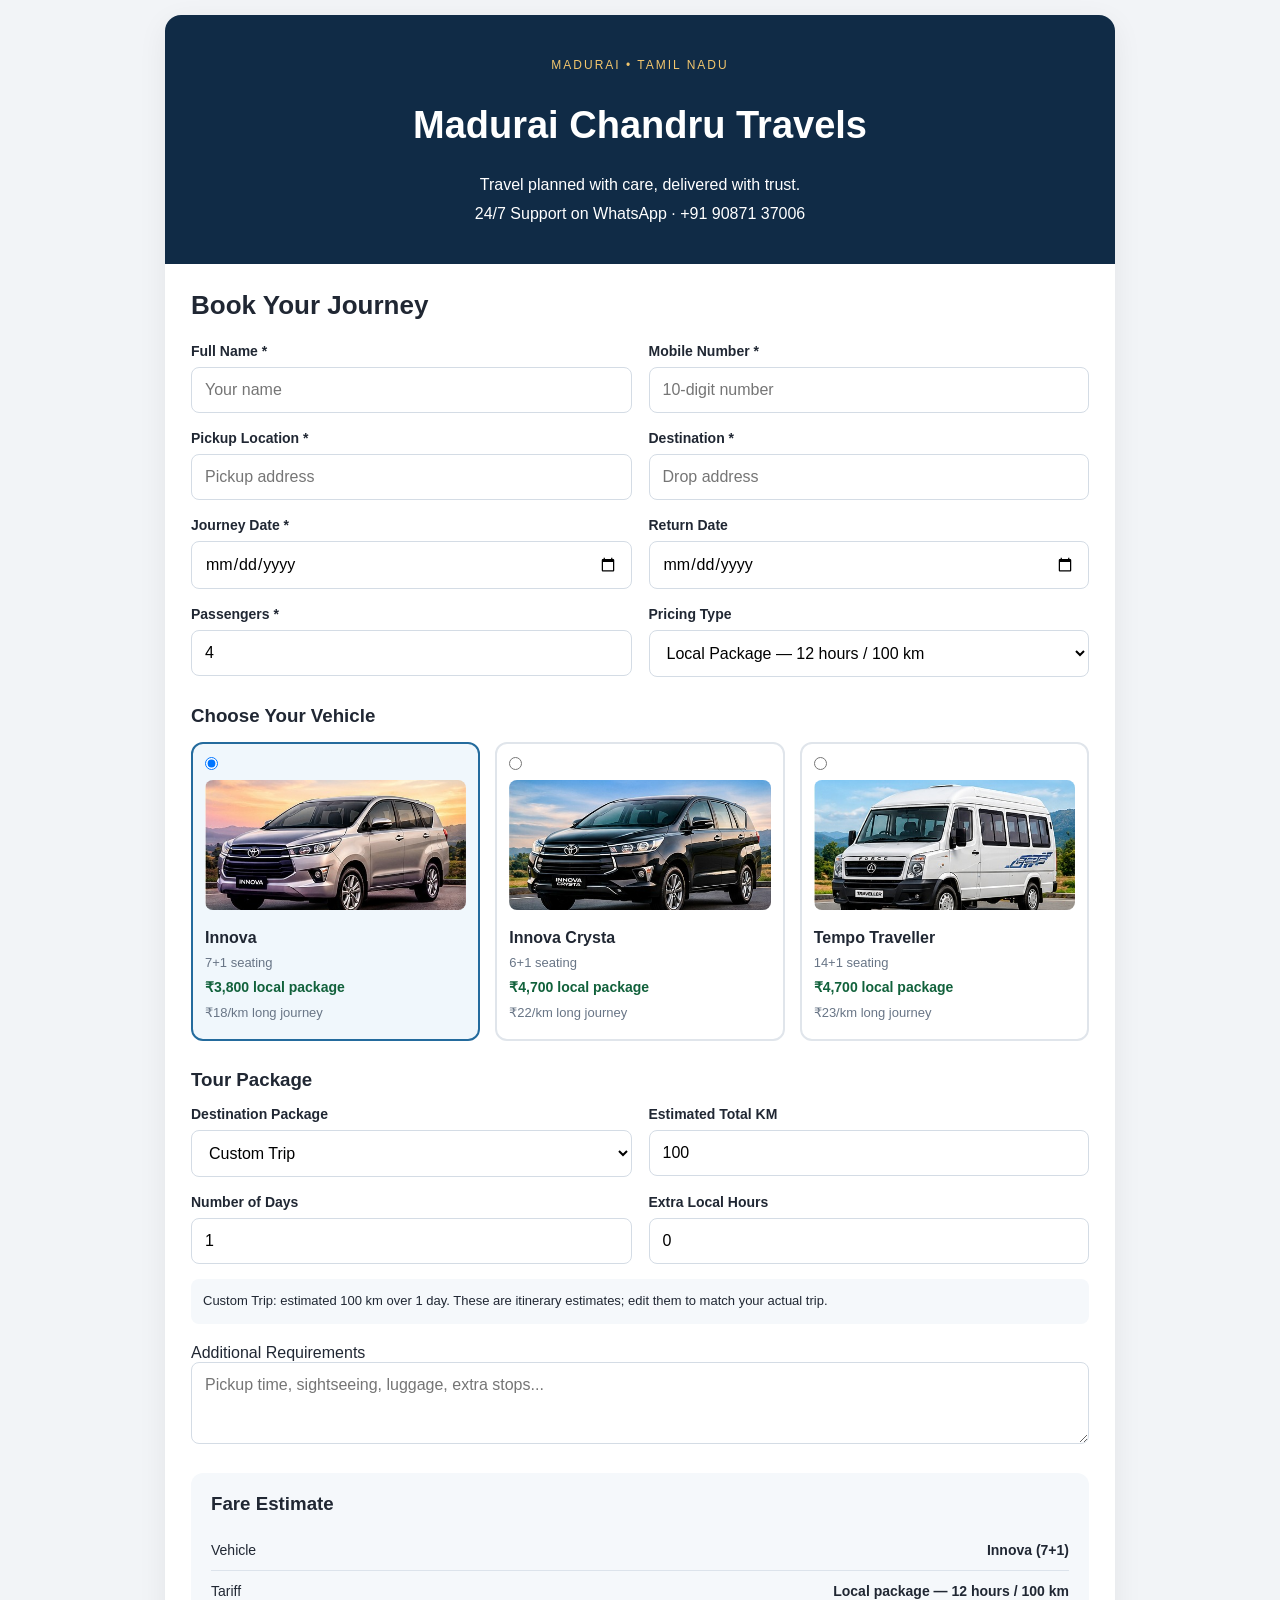
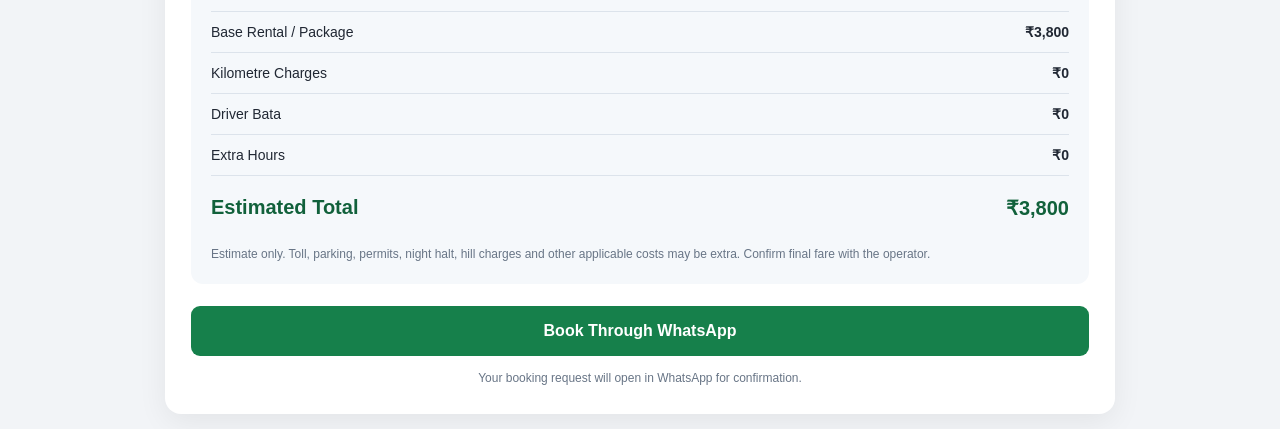
==== commit 86b5444c: "Add files via upload" ====
--- a/form.html
+++ b/form.html
@@ -1,325 +1,302 @@
+
 <!DOCTYPE html>
 <html lang="en">
 <head>
 <meta charset="UTF-8">
 <meta name="viewport" content="width=device-width, initial-scale=1.0">
-<title>Book a Trip | Madurai Chandru Travels</title>
+<title>Booking | Madurai Chandru Travels</title>
 
 <style>
 *{box-sizing:border-box;margin:0;padding:0}
-:root{--blue:#123b65;--gold:#f5b400;--bg:#f4f7fb}
-body{font-family:Arial,sans-serif;background:var(--bg);color:#202b38;line-height:1.6}
-.header{text-align:center;background:#fff;padding:25px 15px}
-.header img{width:95px;max-height:70px;object-fit:contain}
-.header h1{color:var(--blue);font-size:26px}
-.header p,.muted{color:#667085;font-size:14px}
-.container{max-width:1100px;margin:25px auto;padding:0 15px 35px}
-.card{background:white;padding:25px;border-radius:15px;box-shadow:0 5px 25px #0000000a;margin-bottom:22px}
-h2{font-size:21px;color:var(--blue);margin-bottom:5px}
-.section-intro{font-size:14px;color:#667085;margin-bottom:20px}
-.vehicle-grid,.package-grid{display:grid;grid-template-columns:repeat(3,minmax(0,1fr));gap:16px}
-.choice{border:2px solid #e0e6ee;border-radius:12px;overflow:hidden;cursor:pointer;background:#fff;transition:.2s}
-.choice:has(input:checked){border-color:var(--blue);box-shadow:0 0 0 2px #123b6518}
-.choice input{accent-color:var(--blue)}
-.choice img{width:100%;height:155px;object-fit:cover;display:block;background:#e9eef5}
-.choice-content{padding:13px}
-.choice h3{font-size:16px;color:var(--blue)}
-.choice p{font-size:13px;color:#667085;margin:3px 0 9px}
-.pick{display:flex;align-items:center;gap:8px;font-size:13px;font-weight:bold}
-.pick input{width:auto}
-.form-grid{display:grid;grid-template-columns:repeat(2,minmax(0,1fr));gap:16px}
-.field{display:flex;flex-direction:column;gap:6px}
-.full{grid-column:1/-1}
-label{font-size:14px;font-weight:bold;color:#344054}
-input,select,textarea{width:100%;padding:12px;border:1px solid #d0d5dd;border-radius:8px;font:inherit;font-size:14px;background:#fff}
-input:focus,select:focus,textarea:focus{outline:2px solid #c3d6eb;border-color:var(--blue)}
-textarea{min-height:85px;resize:vertical}
-.divider{border:0;border-top:1px solid #e7ebf0;margin:25px 0}
-.btn{width:100%;padding:15px;background:var(--blue);color:#fff;border:0;border-radius:9px;font-size:16px;font-weight:bold;cursor:pointer;margin-top:22px}
-.btn:hover{background:#0b2948}
-.footer{text-align:center;color:#667085;font-size:13px;padding:0 15px 25px}
-.footer a{color:var(--blue);font-weight:bold;text-decoration:none}
-@media(max-width:750px){.vehicle-grid,.package-grid{grid-template-columns:repeat(2,minmax(0,1fr))}}
-@media(max-width:500px){
- .vehicle-grid,.package-grid,.form-grid{grid-template-columns:1fr}
- .full{grid-column:auto}
- .card{padding:18px 14px}
- .choice{display:grid;grid-template-columns:38% 1fr;align-items:center}
- .choice img{height:100%;min-height:130px}
- .header h1{font-size:22px}
+body{font-family:Arial,sans-serif;background:#f2f4f7;color:#202733;padding:15px}
+.container{max-width:950px;margin:auto;background:white;border-radius:16px;overflow:hidden;box-shadow:0 8px 30px #0001}
+.hero{background:#102b46;color:white;text-align:center;padding:35px 18px;line-height:1.8}
+.hero span{color:#f2c66d;letter-spacing:2px;font-size:12px}
+.hero h1{font-size:clamp(25px,5vw,38px);margin:12px 0}
+form{padding:26px}
+h2{font-size:26px;margin-bottom:22px}
+h3{margin:28px 0 15px}
+.fields{display:grid;grid-template-columns:repeat(2,minmax(0,1fr));gap:17px}
+.field label,.fields label{display:block;font-weight:bold;font-size:14px;margin-bottom:8px}
+input,select,textarea{width:100%;padding:13px;border:1px solid #d4dce5;border-radius:8px;font:inherit;background:white}
+.vehicles{display:grid;grid-template-columns:repeat(3,minmax(0,1fr));gap:15px}
+.vehicle{display:block;padding:12px;border:2px solid #e0e5eb;border-radius:12px;cursor:pointer}
+.vehicle:has(input:checked){border-color:#246b9d;background:#f0f7fc}
+.vehicle input{width:auto;margin-bottom:10px}
+.vehicle img{width:100%;height:130px;object-fit:cover;border-radius:8px;margin-bottom:10px;background:#e9edf2}
+.vehicle h4{margin:5px 0 8px}
+.vehicle p,.vehicle small{display:block;color:#687586;font-size:13px;margin:7px 0}
+.vehicle strong{display:block;color:#11613b;font-size:14px;line-height:1.5}
+.notice{background:#f5f8fb;padding:12px;margin:15px 0;border-radius:8px;font-size:13px;line-height:1.6}
+.fare{background:#f5f8fb;border-radius:12px;padding:20px;margin-top:25px}
+.fare h3{margin-top:0}
+.fare-row{display:flex;justify-content:space-between;gap:15px;padding:12px 0;border-bottom:1px solid #dce3eb;font-size:14px}
+.fare-row strong{text-align:right}
+.total{border:0;padding-top:20px;color:#11613b;font-size:20px;font-weight:bold}
+.disclaimer,.small{color:#687586;font-size:12px;line-height:1.7;margin-top:12px}
+button{width:100%;padding:16px;margin-top:22px;background:#16804b;color:white;font-size:16px;font-weight:bold;border:0;border-radius:9px;cursor:pointer}
+button:hover{background:#10663b}
+.small{text-align:center}
+@media(max-width:650px){
+body{padding:8px}form{padding:17px}
+.fields,.vehicles{grid-template-columns:1fr}
+.vehicle{display:grid;grid-template-columns:100px 1fr;gap:7px 12px;align-items:center}
+.vehicle input{grid-column:1/-1;margin:0}
+.vehicle img{grid-row:span 3;height:90px;margin:0}
+.vehicle h4,.vehicle p,.vehicle small,.vehicle strong{margin:0}
+.vehicle p,.vehicle small{margin-top:5px}
+.total{font-size:17px}
 }
 </style>
 </head>
+
 <body>
-
-<header class="header">
-  <img src="./img/logo.png" alt="Madurai Chandru Travels Logo"
-       onerror="this.style.display='none'">
-  <h1>Madurai Chandru Travels</h1>
-  <p>Travel planned with care, delivered with trust.</p>
+<main class="container">
+
+<header class="hero">
+<span>MADURAI • TAMIL NADU</span>
+<h1>Madurai Chandru Travels</h1>
+<p>Travel planned with care, delivered with trust.</p>
+<p>24/7 Support on WhatsApp · +91 90871 37006</p>
 </header>
 
-<main class="container">
 <form id="bookingForm">
-
-<section class="card">
-  <h2>Choose Your Vehicle</h2>
-  <p class="section-intro">Select a vehicle for your trip.</p>
-
-  <div class="vehicle-grid">
-    <label class="choice">
-      <img src="./img/innova.jpg" alt="Innova"
-           onerror="this.onerror=null;this.src='./img/innova.png'">
-      <div class="choice-content">
-        <h3>Innova</h3>
-        <p>Comfortable family travel</p>
-        <div class="pick"><input type="radio" name="vehicle" value="Innova" required> Select Innova</div>
-      </div>
-    </label>
-
-    <label class="choice">
-      <img src="./img/crysta.jpg" alt="Innova Crysta"
-           onerror="this.onerror=null;this.src='./img/crysta.png'">
-      <div class="choice-content">
-        <h3>Innova Crysta</h3>
-        <p>Premium comfort</p>
-        <div class="pick"><input type="radio" name="vehicle" value="Innova Crysta" required> Select Crysta</div>
-      </div>
-    </label>
-
-    <label class="choice">
-      <img src="./img/tempo.jpg" alt="Tempo Traveller"
-           onerror="this.onerror=null;this.src='./img/tempo.png'">
-      <div class="choice-content">
-        <h3>Tempo Traveller</h3>
-        <p>Group and family tours</p>
-        <div class="pick"><input type="radio" name="vehicle" value="Tempo Traveller" required> Select Tempo</div>
-      </div>
-    </label>
-  </div>
+<h2>Book Your Journey</h2>
+
+<div class="fields">
+<div><label for="name">Full Name *</label><input id="name" required placeholder="Your name"></div>
+<div><label for="phone">Mobile Number *</label><input id="phone" type="tel" pattern="[6-9][0-9]{9}" required placeholder="10-digit number"></div>
+<div><label for="pickup">Pickup Location *</label><input id="pickup" required placeholder="Pickup address"></div>
+<div><label for="drop">Destination *</label><input id="drop" required placeholder="Drop address"></div>
+<div><label for="startDate">Journey Date *</label><input id="startDate" type="date" required></div>
+<div><label for="endDate">Return Date</label><input id="endDate" type="date"></div>
+<div><label for="passengers">Passengers *</label><input id="passengers" type="number" min="1" max="30" value="4" required></div>
+<div><label for="tripType">Pricing Type</label>
+<select id="tripType">
+<option value="local">Local Package — 12 hours / 100 km</option>
+<option value="intercity">Intercity Day Rental</option>
+<option value="long">Long Journey — Per KM</option>
+</select></div>
+</div>
+
+<h3>Choose Your Vehicle</h3>
+<div class="vehicles">
+
+<label class="vehicle">
+<input type="radio" name="vehicle" value="innova" checked>
+<img src="./img/innova.jpg" alt="Innova" onerror="this.onerror=null;this.src='./img/innova.png'">
+<h4>Innova</h4><p>7+1 seating</p>
+<strong>₹3,800 local package</strong><small>₹18/km long journey</small>
+</label>
+
+<label class="vehicle">
+<input type="radio" name="vehicle" value="crysta">
+<img src="./img/crysta.jpg" alt="Innova Crysta" onerror="this.onerror=null;this.src='./img/crysta.png'">
+<h4>Innova Crysta</h4><p>6+1 seating</p>
+<strong>₹4,700 local package</strong><small>₹22/km long journey</small>
+</label>
+
+<label class="vehicle">
+<input type="radio" name="vehicle" value="tempo">
+<img src="./img/tempo.jpg" alt="Tempo Traveller" onerror="this.onerror=null;this.src='./img/tempo.png'">
+<h4>Tempo Traveller</h4><p>14+1 seating</p>
+<strong>₹4,700 local package</strong><small>₹23/km long journey</small>
+</label>
+
+</div>
+
+<h3>Tour Package</h3>
+<div class="fields">
+<div><label for="tour">Destination Package</label>
+<select id="tour">
+<option value="custom">Custom Trip</option>
+<option value="madurai">Madurai Local Tour</option>
+<option value="rameswaram">Rameswaram Tour</option>
+<option value="kanyakumari">Kanyakumari Tour</option>
+<option value="kodaikanal">Kodaikanal Tour</option>
+<option value="ooty">Ooty Tour</option>
+<option value="kerala">Kerala Tour</option>
+<option value="tirupati">Tirupati Tour</option>
+</select></div>
+<div><label for="km">Estimated Total KM</label><input id="km" type="number" min="1" value="100" required></div>
+<div><label for="days">Number of Days</label><input id="days" type="number" min="1" max="30" value="1" required></div>
+<div><label for="hours">Extra Local Hours</label><input id="hours" type="number" min="0" max="24" value="0"></div>
+</div>
+
+<p class="notice" id="tourNote">Custom Trip: confirm the route distance and duration before booking.</p>
+
+<div style="margin-top:20px">
+<label for="notes">Additional Requirements</label>
+<textarea id="notes" rows="3" placeholder="Pickup time, sightseeing, luggage, extra stops..."></textarea>
+</div>
+
+<section class="fare">
+<h3>Fare Estimate</h3>
+<div class="fare-row"><span>Vehicle</span><strong id="vehicleName"></strong></div>
+<div class="fare-row"><span>Tariff</span><strong id="tariffName"></strong></div>
+<div class="fare-row"><span>Base Rental / Package</span><strong id="base"></strong></div>
+<div class="fare-row"><span>Kilometre Charges</span><strong id="kmCharge"></strong></div>
+<div class="fare-row"><span>Driver Bata</span><strong id="bata"></strong></div>
+<div class="fare-row"><span>Extra Hours</span><strong id="extraHours"></strong></div>
+<div class="fare-row total"><span>Estimated Total</span><strong id="total"></strong></div>
+<p class="disclaimer">Estimate only. Toll, parking, permits, night halt, hill charges and other applicable costs may be extra. Confirm final fare with the operator.</p>
 </section>
 
-<section class="card">
-  <h2>Explore Tour Packages</h2>
-  <p class="section-intro">Select a destination or choose a custom trip. Final price and itinerary will be confirmed with you.</p>
-
-  <div class="package-grid">
-    <label class="choice">
-      <img src="./img/madurai.jpg" alt="Madurai tour"
-           onerror="this.onerror=null;this.src='./img/madurai.png'">
-      <div class="choice-content">
-        <h3>Madurai Local Tour</h3>
-        <p>Meenakshi Amman Temple and local attractions</p>
-        <div class="pick"><input type="radio" name="package" value="Madurai Local Tour" required> Select package</div>
-      </div>
-    </label>
-
-    <label class="choice">
-      <img src="./img/rameswaram.jpg" alt="Rameswaram tour"
-           onerror="this.onerror=null;this.src='./img/rameswaram.png'">
-      <div class="choice-content">
-        <h3>Rameswaram</h3>
-        <p>Ramanathaswamy Temple and Pamban Bridge</p>
-        <div class="pick"><input type="radio" name="package" value="Rameswaram Tour" required> Select package</div>
-      </div>
-    </label>
-
-    <label class="choice">
-      <img src="./img/kanyakumari.jpg" alt="Kanyakumari tour"
-           onerror="this.onerror=null;this.src='./img/kanyakumari.png'">
-      <div class="choice-content">
-        <h3>Kanyakumari</h3>
-        <p>Vivekananda Rock Memorial and coastal views</p>
-        <div class="pick"><input type="radio" name="package" value="Kanyakumari Tour" required> Select package</div>
-      </div>
-    </label>
-
-    <label class="choice">
-      <img src="./img/kodaikanal.jpg" alt="Kodaikanal tour"
-           onerror="this.onerror=null;this.src='./img/kodaikanal.png'">
-      <div class="choice-content">
-        <h3>Kodaikanal</h3>
-        <p>Lake, hills and scenic viewpoints</p>
-        <div class="pick"><input type="radio" name="package" value="Kodaikanal Tour" required> Select package</div>
-      </div>
-    </label>
-
-    <label class="choice">
-      <img src="./img/ooty.jpg" alt="Ooty tour"
-           onerror="this.onerror=null;this.src='./img/ooty.png'">
-      <div class="choice-content">
-        <h3>Ooty</h3>
-        <p>Mountain scenery and botanical gardens</p>
-        <div class="pick"><input type="radio" name="package" value="Ooty Tour" required> Select package</div>
-      </div>
-    </label>
-
-    <label class="choice">
-      <img src="./img/kerala.jpg" alt="Kerala tour"
-           onerror="this.onerror=null;this.src='./img/kerala.png'">
-      <div class="choice-content">
-        <h3>Kerala</h3>
-        <p>Green landscapes and backwater destinations</p>
-        <div class="pick"><input type="radio" name="package" value="Kerala Tour" required> Select package</div>
-      </div>
-    </label>
-
-    <label class="choice">
-      <img src="./img/tirupati.jpg" alt="Tirupati tour"
-           onerror="this.onerror=null;this.src='./img/tirupati.png'">
-      <div class="choice-content">
-        <h3>Tirupati</h3>
-        <p>Temple pilgrimage trip</p>
-        <div class="pick"><input type="radio" name="package" value="Tirupati Tour" required> Select package</div>
-      </div>
-    </label>
-
-    <label class="choice">
-      <img src="./img/custom-tour.jpg" alt="Custom tour"
-           onerror="this.onerror=null;this.src='./img/custom-tour.png'">
-      <div class="choice-content">
-        <h3>Custom Tour</h3>
-        <p>Plan your own destination and stops</p>
-        <div class="pick"><input type="radio" name="package" value="Custom Tour" required> Select package</div>
-      </div>
-    </label>
-  </div>
-</section>
-
-<section class="card">
-  <h2>Your Booking Details</h2>
-  <p class="section-intro">Fill in your trip information to send an enquiry.</p>
-
-  <div class="form-grid">
-    <div class="field">
-      <label for="name">Full Name *</label>
-      <input id="name" name="name" required placeholder="Enter your name">
-    </div>
-
-    <div class="field">
-      <label for="phone">Mobile Number *</label>
-      <input id="phone" name="phone" type="tel" required
-             pattern="[6-9][0-9]{9}" maxlength="10"
-             placeholder="10-digit mobile number">
-    </div>
-
-    <div class="field">
-      <label for="pickup">Pickup Location *</label>
-      <input id="pickup" name="pickup" required placeholder="Pickup location">
-    </div>
-
-    <div class="field">
-      <label for="destination">Destination / Route *</label>
-      <input id="destination" name="destination" required
-             placeholder="Enter destination or route">
-    </div>
-
-    <div class="field">
-      <label for="startDate">Travel Start Date *</label>
-      <input id="startDate" name="startDate" type="date" required>
-    </div>
-
-    <div class="field">
-      <label for="endDate">Return Date</label>
-      <input id="endDate" name="endDate" type="date">
-    </div>
-
-    <div class="field">
-      <label for="passengers">Number of Passengers *</label>
-      <select id="passengers" name="passengers" required>
-        <option value="">Select passengers</option>
-        <option>1</option><option>2</option><option>3</option>
-        <option>4</option><option>5</option><option>6</option>
-        <option>7</option><option>8</option><option>9</option>
-        <option>10</option><option>11</option><option>12</option>
-        <option>13</option><option>14</option><option>15</option>
-        <option>16</option><option>17</option><option>18</option>
-        <option>19</option><option>20</option><option>21</option>
-        <option>22</option><option>23</option><option>24</option>
-        <option>25</option><option>26</option><option>27</option>
-        <option>28</option><option>29</option><option>30</option>
-      </select>
-    </div>
-
-    <div class="field">
-      <label for="tripType">Trip Type *</label>
-      <select id="tripType" name="tripType" required>
-        <option value="">Select trip type</option>
-        <option>One Way</option>
-        <option>Round Trip</option>
-        <option>Multi-Day Tour</option>
-        <option>Local Sightseeing</option>
-        <option>Temple Tour</option>
-        <option>Airport Pickup / Drop</option>
-        <option>Wedding / Function</option>
-      </select>
-    </div>
-
-    <div class="field full">
-      <label for="message">Additional Requirements</label>
-      <textarea id="message" name="message"
-        placeholder="Preferred stops, timings, itinerary or other requirements"></textarea>
-    </div>
-  </div>
-
-  <button class="btn" type="submit">Send Booking Enquiry on WhatsApp</button>
-</section>
+<button type="submit">Book Through WhatsApp</button>
+<p class="small">Your booking request will open in WhatsApp for confirmation.</p>
 </form>
 </main>
 
-<footer class="footer">
-  <p>Need assistance? <a href="tel:+919087137006">+91 90871 37006</a></p>
-  <p>© <span id="year"></span> Madurai Chandru Travels</p>
-</footer>
-
 <script>
-const form = document.getElementById("bookingForm");
-const start = document.getElementById("startDate");
-const end = document.getElementById("endDate");
-
-document.getElementById("year").textContent = new Date().getFullYear();
-
-const now = new Date();
-const today = [
-  now.getFullYear(),
-  String(now.getMonth() + 1).padStart(2, "0"),
-  String(now.getDate()).padStart(2, "0")
-].join("-");
-
-start.min = today;
-end.min = today;
-
-start.addEventListener("change", () => {
-  end.min = start.value || today;
-  if (end.value && end.value < start.value) end.value = "";
+const RATES={
+innova:{
+name:"Innova",seats:"7+1",
+local:{base:3800,includedKm:100,extraKm:18,extraHour:200},
+intercity:{daily:1500,perKm:13,bata:1000},
+long:{perKm:18,bata:1000}
+},
+crysta:{
+name:"Innova Crysta",seats:"6+1",
+local:{base:4700,includedKm:100,extraKm:22,extraHour:250},
+intercity:{daily:2000,perKm:17,bata:1000},
+long:{perKm:22,bata:1000}
+},
+tempo:{
+name:"Tempo Traveller",seats:"14+1",
+local:{base:4700,includedKm:100,extraKm:23,extraHour:300},
+intercity:{daily:2000,perKm:17,bata:1000},
+long:{perKm:23,bata:1000}
+}
+};
+
+const TOURS={
+custom:{name:"Custom Trip",km:100,days:1},
+madurai:{name:"Madurai Local Tour",km:100,days:1},
+rameswaram:{name:"Rameswaram Tour",km:340,days:1},
+kanyakumari:{name:"Kanyakumari Tour",km:500,days:2},
+kodaikanal:{name:"Kodaikanal Tour",km:450,days:2},
+ooty:{name:"Ooty Tour",km:750,days:3},
+kerala:{name:"Kerala Tour",km:700,days:3},
+tirupati:{name:"Tirupati Tour",km:900,days:3}
+};
+
+const $=id=>document.getElementById(id);
+const form=$("bookingForm");
+const money=n=>new Intl.NumberFormat("en-IN",{
+style:"currency",currency:"INR",maximumFractionDigits:0
+}).format(n);
+
+function calculateFare(){
+const key=form.querySelector('input[name="vehicle"]:checked').value;
+const v=RATES[key];
+const type=$("tripType").value;
+const km=Math.max(1,Number($("km").value)||1);
+const days=Math.max(1,Number($("days").value)||1);
+const hours=Math.max(0,Number($("hours").value)||0);
+
+let base=0,kmCharge=0,bata=0,extra=0,total=0,tariff="";
+
+if(type==="local"){
+tariff="Local package — 12 hours / 100 km";
+base=v.local.base;
+kmCharge=Math.max(0,km-v.local.includedKm)*v.local.extraKm;
+extra=hours*v.local.extraHour;
+total=base+kmCharge+extra;
+}else if(type==="intercity"){
+tariff="Intercity day rental";
+base=v.intercity.daily*days;
+kmCharge=km*v.intercity.perKm;
+bata=v.intercity.bata*days;
+total=base+kmCharge+bata;
+}else{
+tariff="Long journey — per kilometre";
+kmCharge=km*v.long.perKm;
+bata=v.long.bata*days;
+total=kmCharge+bata;
+}
+
+$("vehicleName").textContent=v.name+" ("+v.seats+")";
+$("tariffName").textContent=tariff;
+$("base").textContent=money(base);
+$("kmCharge").textContent=money(kmCharge);
+$("bata").textContent=money(bata);
+$("extraHours").textContent=money(extra);
+$("total").textContent=money(total);
+
+return {v,type,km,days,hours,base,kmCharge,bata,extra,total,tariff};
+}
+
+function updateTour(){
+const t=TOURS[$("tour").value];
+$("km").value=t.km;
+$("days").value=t.days;
+$("tourNote").textContent=t.name+": estimated "+t.km+" km over "+t.days+
+(t.days===1?" day. ":" days. ")+
+"These are itinerary estimates; edit them to match your actual trip.";
+calculateFare();
+}
+
+form.addEventListener("change",e=>{
+if(e.target.id==="tour")updateTour();
+else calculateFare();
 });
-
-form.addEventListener("submit", event => {
-  event.preventDefault();
-  if (!form.reportValidity()) return;
-
-  const d = new FormData(form);
-  const text = `MADURAI CHANDRU TRAVELS - TOUR BOOKING ENQUIRY
-
-Name: ${d.get("name")}
-Phone: ${d.get("phone")}
-Vehicle: ${d.get("vehicle")}
-Tour Package: ${d.get("package")}
-Passengers: ${d.get("passengers")}
-Pickup: ${d.get("pickup")}
-Destination / Route: ${d.get("destination")}
-Start Date: ${d.get("startDate")}
-Return Date: ${d.get("endDate") || "Not specified"}
-Trip Type: ${d.get("tripType")}
-Additional Requirements: ${d.get("message") || "None"}
-
-Please confirm availability, itinerary and package price.`;
-
-  const url = "https://wa.me/919087137006?text=" +
-    encodeURIComponent(text);
-
-  window.open(url, "_blank");
+["km","days","hours"].forEach(id=>$(id).addEventListener("input",calculateFare));
+
+$("startDate").min=new Date().toLocaleDateString("en-CA");
+$("startDate").addEventListener("change",()=>{
+$("endDate").min=$("startDate").value;
+if($("endDate").value && $("endDate").value<$("startDate").value)
+$("endDate").value="";
 });
+
+$("endDate").addEventListener("change",()=>{
+if($("startDate").value && $("endDate").value &&
+$("endDate").value<$("startDate").value){
+$("endDate").setCustomValidity("Return date must be on or after the journey date.");
+}else{
+$("endDate").setCustomValidity("");
+const a=new Date($("startDate").value+"T00:00:00");
+const b=new Date($("endDate").value+"T00:00:00");
+if($("startDate").value && $("endDate").value)
+$("days").value=Math.max(1,Math.round((b-a)/86400000)+1);
+}
+calculateFare();
+});
+
+form.addEventListener("submit",e=>{
+e.preventDefault();
+if(!form.reportValidity())return;
+
+const f=calculateFare();
+const t=TOURS[$("tour").value];
+
+const message=[
+"*MADURAI CHANDRU TRAVELS - BOOKING REQUEST*",
+"",
+"*Name:* "+$("name").value.trim(),
+"*Mobile:* "+$("phone").value.trim(),
+"*Pickup:* "+$("pickup").value.trim(),
+"*Destination:* "+$("drop").value.trim(),
+"*Journey Date:* "+$("startDate").value,
+"*Return Date:* "+($("endDate").value||"Not specified"),
+"*Passengers:* "+$("passengers").value,
+"*Vehicle:* "+f.v.name,
+"*Tour Package:* "+t.name,
+"*Tariff:* "+f.tariff,
+"*Estimated KM:* "+f.km,
+"*Duration:* "+f.days+" day(s)",
+"*Estimated Fare:* "+money(f.total),
+"*Additional Requirements:* "+($("notes").value.trim()||"None"),
+"",
+"Please confirm availability, route distance, inclusions and final fare."
+].join("\n");
+
+// Correct WhatsApp international format: India country code +91
+const url="https://wa.me/919087137006?text="+encodeURIComponent(message);
+window.open(url,"_blank");
+});
+
+updateTour();
 </script>
 </body>
-</html>+</html>
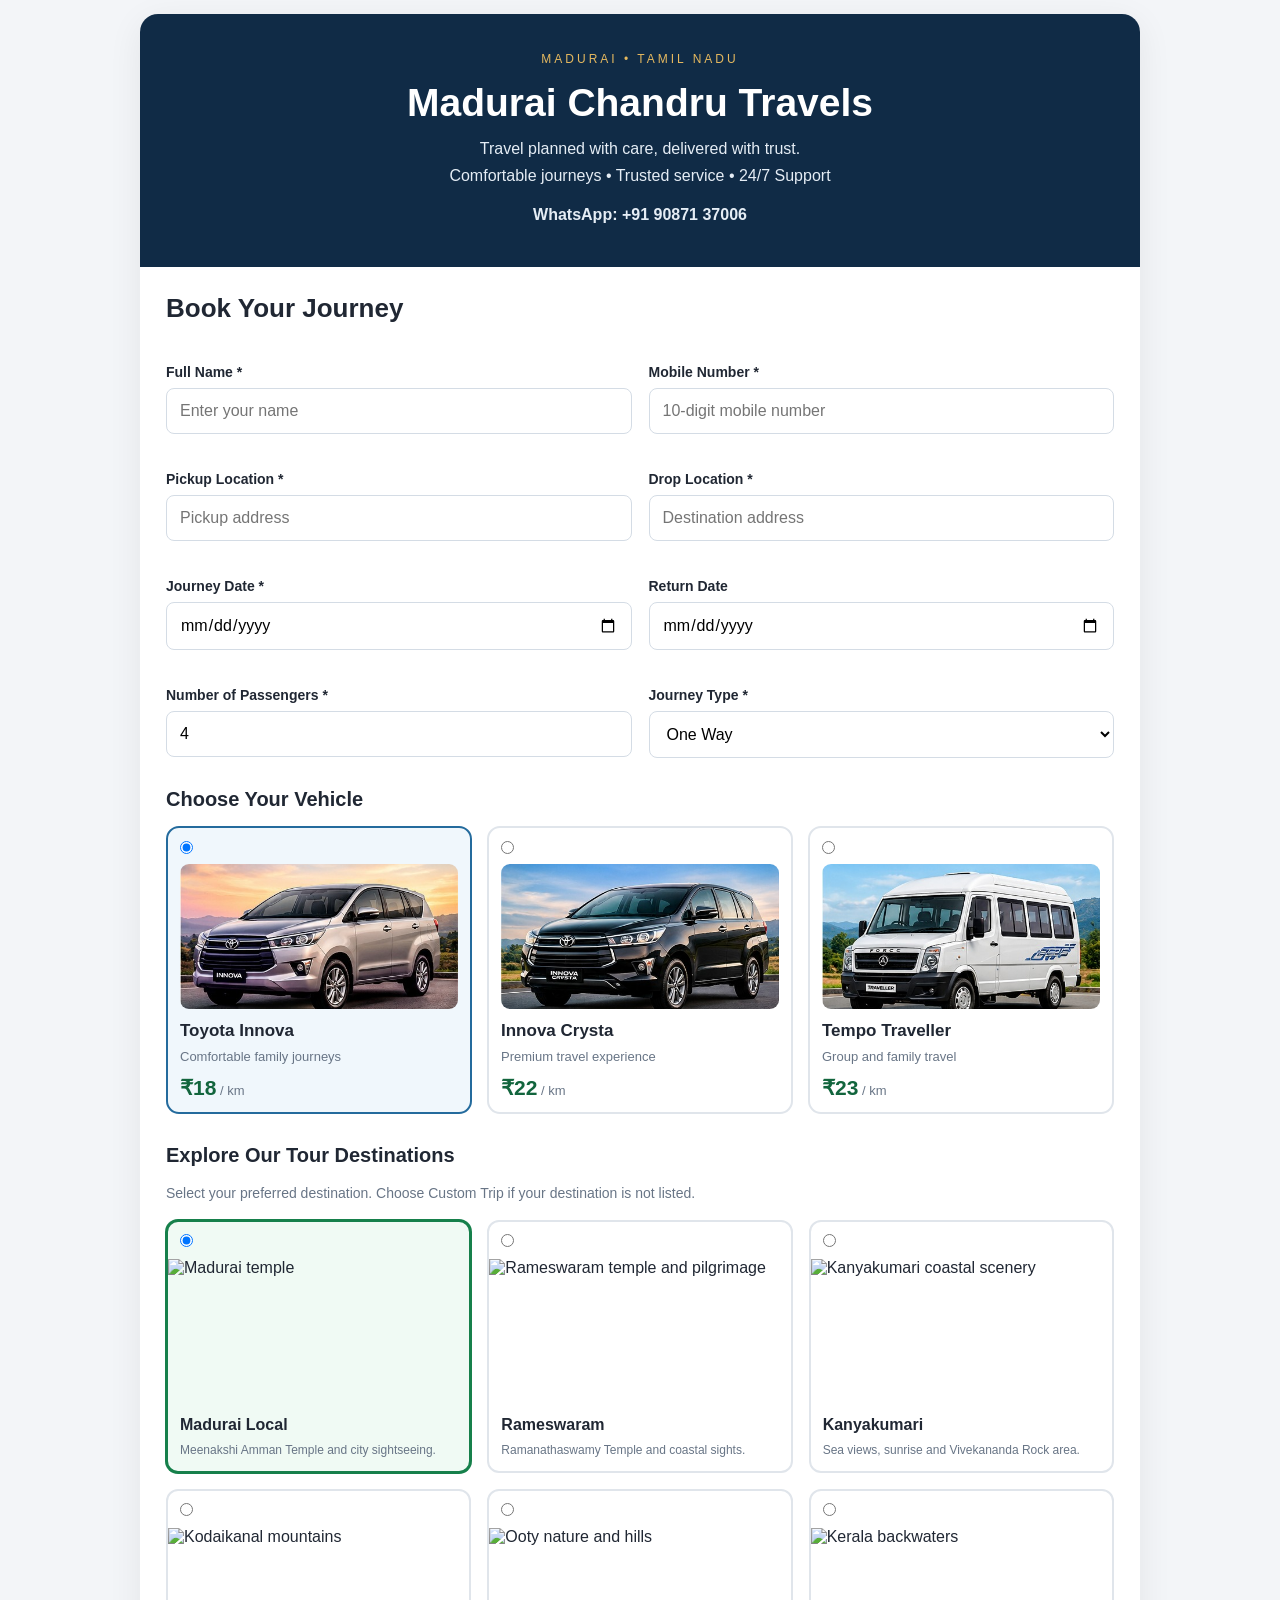
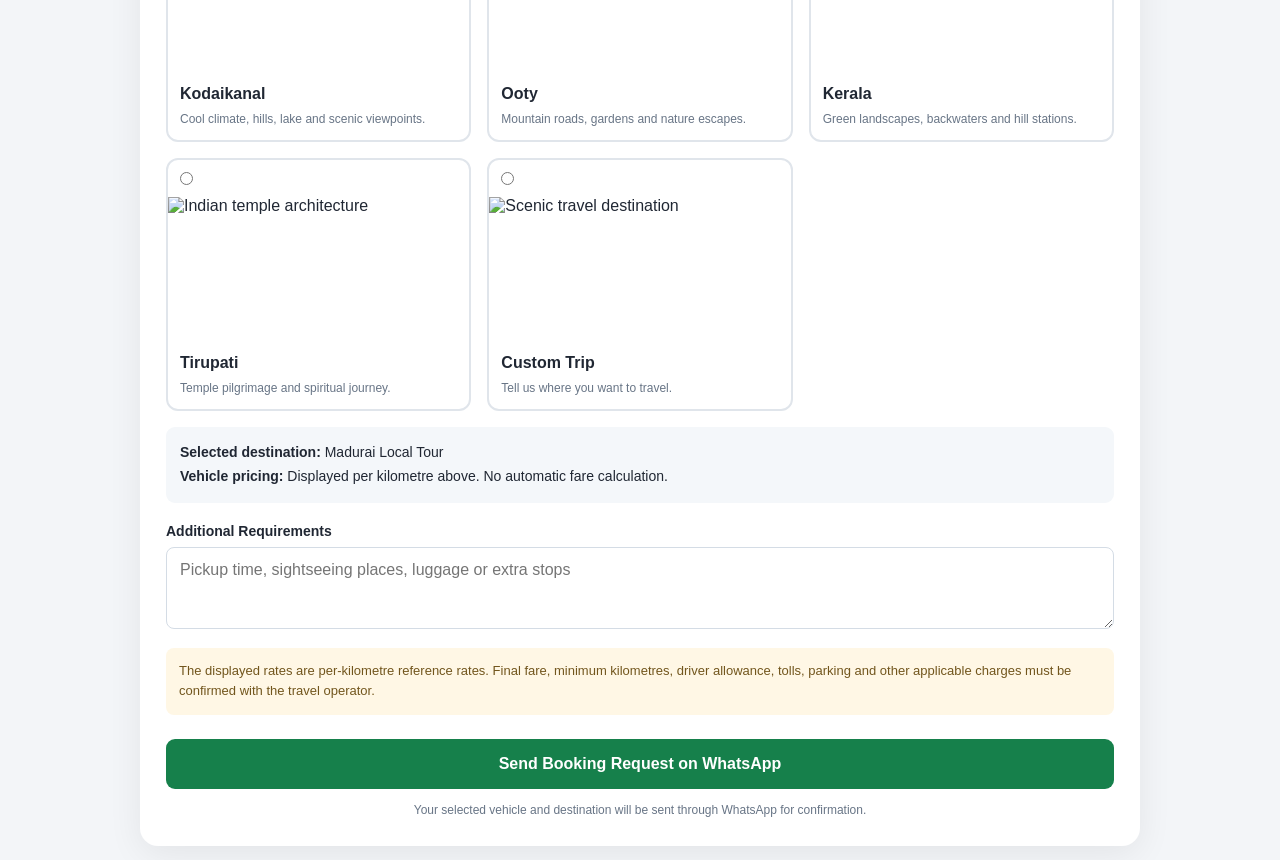
==== commit 28d0084d: "Add files via upload" ====
--- a/form.html
+++ b/form.html
@@ -1,52 +1,70 @@
+
 
 <!DOCTYPE html>
 <html lang="en">
 <head>
 <meta charset="UTF-8">
 <meta name="viewport" content="width=device-width, initial-scale=1.0">
-<title>Booking | Madurai Chandru Travels</title>
+<title>Book Your Trip | Madurai Chandru Travels</title>
 
 <style>
 *{box-sizing:border-box;margin:0;padding:0}
-body{font-family:Arial,sans-serif;background:#f2f4f7;color:#202733;padding:15px}
-.container{max-width:950px;margin:auto;background:white;border-radius:16px;overflow:hidden;box-shadow:0 8px 30px #0001}
-.hero{background:#102b46;color:white;text-align:center;padding:35px 18px;line-height:1.8}
-.hero span{color:#f2c66d;letter-spacing:2px;font-size:12px}
-.hero h1{font-size:clamp(25px,5vw,38px);margin:12px 0}
+:root{--navy:#102b46;--gold:#e6b95f;--green:#16804b}
+body{font-family:Arial,sans-serif;background:#f3f5f8;color:#202733;padding:14px}
+.container{max-width:1000px;margin:auto;background:#fff;border-radius:18px;overflow:hidden;box-shadow:0 8px 35px #00000012}
+.hero{background:var(--navy);color:#fff;text-align:center;padding:38px 18px}
+.hero .tag{font-size:12px;letter-spacing:3px;color:var(--gold)}
+.hero h1{font-size:clamp(25px,5vw,39px);margin:15px 0 10px}
+.hero p{line-height:1.7;color:#e5edf5}
+.hero .phone{margin-top:12px;font-weight:bold}
 form{padding:26px}
-h2{font-size:26px;margin-bottom:22px}
-h3{margin:28px 0 15px}
+h2{font-size:26px;margin-bottom:20px}
+h3{font-size:20px;margin:30px 0 15px}
 .fields{display:grid;grid-template-columns:repeat(2,minmax(0,1fr));gap:17px}
-.field label,.fields label{display:block;font-weight:bold;font-size:14px;margin-bottom:8px}
-input,select,textarea{width:100%;padding:13px;border:1px solid #d4dce5;border-radius:8px;font:inherit;background:white}
+.field label{display:block;font-size:14px;font-weight:bold;margin-bottom:8px}
+input,select,textarea{width:100%;padding:13px;border:1px solid #d4dce5;border-radius:8px;font:inherit;background:#fff}
+input:focus,select:focus,textarea:focus{outline:2px solid #b6d6eb;border-color:#246b9d}
 .vehicles{display:grid;grid-template-columns:repeat(3,minmax(0,1fr));gap:15px}
-.vehicle{display:block;padding:12px;border:2px solid #e0e5eb;border-radius:12px;cursor:pointer}
+.vehicle{border:2px solid #e0e5eb;border-radius:13px;padding:12px;cursor:pointer;transition:.2s}
 .vehicle:has(input:checked){border-color:#246b9d;background:#f0f7fc}
 .vehicle input{width:auto;margin-bottom:10px}
-.vehicle img{width:100%;height:130px;object-fit:cover;border-radius:8px;margin-bottom:10px;background:#e9edf2}
-.vehicle h4{margin:5px 0 8px}
-.vehicle p,.vehicle small{display:block;color:#687586;font-size:13px;margin:7px 0}
-.vehicle strong{display:block;color:#11613b;font-size:14px;line-height:1.5}
-.notice{background:#f5f8fb;padding:12px;margin:15px 0;border-radius:8px;font-size:13px;line-height:1.6}
-.fare{background:#f5f8fb;border-radius:12px;padding:20px;margin-top:25px}
-.fare h3{margin-top:0}
-.fare-row{display:flex;justify-content:space-between;gap:15px;padding:12px 0;border-bottom:1px solid #dce3eb;font-size:14px}
-.fare-row strong{text-align:right}
-.total{border:0;padding-top:20px;color:#11613b;font-size:20px;font-weight:bold}
-.disclaimer,.small{color:#687586;font-size:12px;line-height:1.7;margin-top:12px}
-button{width:100%;padding:16px;margin-top:22px;background:#16804b;color:white;font-size:16px;font-weight:bold;border:0;border-radius:9px;cursor:pointer}
-button:hover{background:#10663b}
-.small{text-align:center}
+.vehicle img{display:block;width:100%;height:145px;object-fit:cover;border-radius:9px;margin-bottom:12px}
+.vehicle h4{font-size:17px;margin-bottom:8px}
+.vehicle p{color:#687586;font-size:13px;margin-bottom:12px}
+.rate{font-size:21px;color:#12653d;font-weight:bold}
+.perkm{font-size:13px;color:#687586}
+.destination-grid{display:grid;grid-template-columns:repeat(3,minmax(0,1fr));gap:16px}
+.destination{border:2px solid #e0e5eb;border-radius:12px;overflow:hidden;cursor:pointer;transition:.2s;background:#fff}
+.destination:has(input:checked){border-color:#16804b;background:#f0faf4;box-shadow:0 0 0 1px #16804b}
+.destination input{width:auto;margin:12px 12px 0}
+.destination img{width:100%;height:145px;object-fit:cover;display:block;margin-top:8px}
+.destination-content{padding:12px}
+.destination h4{font-size:16px;margin-bottom:7px}
+.destination p{font-size:12px;color:#687586;line-height:1.5}
+.selected-info{background:#f4f7fa;padding:14px;border-radius:9px;margin-top:16px;font-size:14px;line-height:1.7}
+.field{margin-top:20px}
+.notice{margin-top:15px;padding:13px;background:#fff7e5;color:#72561d;border-radius:8px;font-size:13px;line-height:1.6}
+button{width:100%;padding:16px;background:var(--green);color:#fff;font-size:16px;font-weight:bold;border:0;border-radius:9px;margin-top:24px;cursor:pointer}
+button:hover{background:#10643a}
+.small{text-align:center;font-size:12px;color:#687586;margin-top:12px;line-height:1.6}
 @media(max-width:650px){
-body{padding:8px}form{padding:17px}
-.fields,.vehicles{grid-template-columns:1fr}
-.vehicle{display:grid;grid-template-columns:100px 1fr;gap:7px 12px;align-items:center}
+body{padding:7px}
+form{padding:17px}
+.fields{grid-template-columns:1fr;gap:15px}
+.vehicles{grid-template-columns:1fr}
+.vehicle{display:grid;grid-template-columns:110px 1fr;gap:6px 12px;align-items:center}
 .vehicle input{grid-column:1/-1;margin:0}
-.vehicle img{grid-row:span 3;height:90px;margin:0}
-.vehicle h4,.vehicle p,.vehicle small,.vehicle strong{margin:0}
-.vehicle p,.vehicle small{margin-top:5px}
-.total{font-size:17px}
+.vehicle img{grid-row:span 4;height:95px;margin:0}
+.vehicle h4,.vehicle p{margin:0}
+.vehicle p{margin-top:5px}
+.rate{font-size:19px}
+.destination-grid{grid-template-columns:repeat(2,minmax(0,1fr));gap:10px}
+.destination img{height:115px}
+.destination-content{padding:9px}
+.destination h4{font-size:14px}
+.destination p{font-size:11px}
 }
+@media(max-width:360px){.destination-grid{grid-template-columns:1fr}}
 </style>
 </head>
 
@@ -54,249 +72,247 @@
 <main class="container">
 
 <header class="hero">
-<span>MADURAI • TAMIL NADU</span>
+<div class="tag">MADURAI • TAMIL NADU</div>
 <h1>Madurai Chandru Travels</h1>
 <p>Travel planned with care, delivered with trust.</p>
-<p>24/7 Support on WhatsApp · +91 90871 37006</p>
+<p>Comfortable journeys • Trusted service • 24/7 Support</p>
+<p class="phone">WhatsApp: +91 90871 37006</p>
 </header>
 
 <form id="bookingForm">
 <h2>Book Your Journey</h2>
 
 <div class="fields">
-<div><label for="name">Full Name *</label><input id="name" required placeholder="Your name"></div>
-<div><label for="phone">Mobile Number *</label><input id="phone" type="tel" pattern="[6-9][0-9]{9}" required placeholder="10-digit number"></div>
-<div><label for="pickup">Pickup Location *</label><input id="pickup" required placeholder="Pickup address"></div>
-<div><label for="drop">Destination *</label><input id="drop" required placeholder="Drop address"></div>
-<div><label for="startDate">Journey Date *</label><input id="startDate" type="date" required></div>
-<div><label for="endDate">Return Date</label><input id="endDate" type="date"></div>
-<div><label for="passengers">Passengers *</label><input id="passengers" type="number" min="1" max="30" value="4" required></div>
-<div><label for="tripType">Pricing Type</label>
-<select id="tripType">
-<option value="local">Local Package — 12 hours / 100 km</option>
-<option value="intercity">Intercity Day Rental</option>
-<option value="long">Long Journey — Per KM</option>
-</select></div>
+<div class="field">
+<label for="name">Full Name *</label>
+<input id="name" required placeholder="Enter your name">
+</div>
+<div class="field">
+<label for="phone">Mobile Number *</label>
+<input id="phone" type="tel" pattern="[6-9][0-9]{9}" required placeholder="10-digit mobile number">
+</div>
+<div class="field">
+<label for="pickup">Pickup Location *</label>
+<input id="pickup" required placeholder="Pickup address">
+</div>
+<div class="field">
+<label for="drop">Drop Location *</label>
+<input id="drop" required placeholder="Destination address">
+</div>
+<div class="field">
+<label for="startDate">Journey Date *</label>
+<input id="startDate" type="date" required>
+</div>
+<div class="field">
+<label for="endDate">Return Date</label>
+<input id="endDate" type="date">
+</div>
+<div class="field">
+<label for="passengers">Number of Passengers *</label>
+<input id="passengers" type="number" min="1" max="30" value="4" required>
+</div>
+<div class="field">
+<label for="tripType">Journey Type *</label>
+<select id="tripType" required>
+<option>One Way</option>
+<option>Round Trip</option>
+<option>Local Sightseeing</option>
+<option>Multi-Day Tour</option>
+</select>
+</div>
 </div>
 
 <h3>Choose Your Vehicle</h3>
+
 <div class="vehicles">
-
 <label class="vehicle">
-<input type="radio" name="vehicle" value="innova" checked>
-<img src="./img/innova.jpg" alt="Innova" onerror="this.onerror=null;this.src='./img/innova.png'">
-<h4>Innova</h4><p>7+1 seating</p>
-<strong>₹3,800 local package</strong><small>₹18/km long journey</small>
+<input type="radio" name="vehicle" value="Innova — ₹18/km" checked>
+<img src="./img/innova.jpg" alt="Toyota Innova" onerror="this.onerror=null;this.src='./img/innova.png'">
+<h4>Toyota Innova</h4>
+<p>Comfortable family journeys</p>
+<div><span class="rate">₹18</span><span class="perkm"> / km</span></div>
 </label>
 
 <label class="vehicle">
-<input type="radio" name="vehicle" value="crysta">
+<input type="radio" name="vehicle" value="Innova Crysta — ₹22/km">
 <img src="./img/crysta.jpg" alt="Innova Crysta" onerror="this.onerror=null;this.src='./img/crysta.png'">
-<h4>Innova Crysta</h4><p>6+1 seating</p>
-<strong>₹4,700 local package</strong><small>₹22/km long journey</small>
+<h4>Innova Crysta</h4>
+<p>Premium travel experience</p>
+<div><span class="rate">₹22</span><span class="perkm"> / km</span></div>
 </label>
 
 <label class="vehicle">
-<input type="radio" name="vehicle" value="tempo">
+<input type="radio" name="vehicle" value="Tempo Traveller — ₹23/km">
 <img src="./img/tempo.jpg" alt="Tempo Traveller" onerror="this.onerror=null;this.src='./img/tempo.png'">
-<h4>Tempo Traveller</h4><p>14+1 seating</p>
-<strong>₹4,700 local package</strong><small>₹23/km long journey</small>
-</label>
-
-</div>
-
-<h3>Tour Package</h3>
-<div class="fields">
-<div><label for="tour">Destination Package</label>
-<select id="tour">
-<option value="custom">Custom Trip</option>
-<option value="madurai">Madurai Local Tour</option>
-<option value="rameswaram">Rameswaram Tour</option>
-<option value="kanyakumari">Kanyakumari Tour</option>
-<option value="kodaikanal">Kodaikanal Tour</option>
-<option value="ooty">Ooty Tour</option>
-<option value="kerala">Kerala Tour</option>
-<option value="tirupati">Tirupati Tour</option>
-</select></div>
-<div><label for="km">Estimated Total KM</label><input id="km" type="number" min="1" value="100" required></div>
-<div><label for="days">Number of Days</label><input id="days" type="number" min="1" max="30" value="1" required></div>
-<div><label for="hours">Extra Local Hours</label><input id="hours" type="number" min="0" max="24" value="0"></div>
-</div>
-
-<p class="notice" id="tourNote">Custom Trip: confirm the route distance and duration before booking.</p>
-
-<div style="margin-top:20px">
+<h4>Tempo Traveller</h4>
+<p>Group and family travel</p>
+<div><span class="rate">₹23</span><span class="perkm"> / km</span></div>
+</label>
+</div>
+
+<h3>Explore Our Tour Destinations</h3>
+<p style="font-size:14px;color:#687586;line-height:1.6;margin-bottom:16px">
+Select your preferred destination. Choose Custom Trip if your destination is not listed.
+</p>
+
+<div class="destination-grid">
+
+<label class="destination">
+<input type="radio" name="destination" value="Madurai Local Tour" checked>
+<img src="https://images.unsplash.com/photo-1600100397608-f0104f9a7f9c?auto=format&fit=crop&w=700&q=80" alt="Madurai temple" onerror="this.onerror=null;this.src='https://images.unsplash.com/photo-1548013146-72479768bada?auto=format&fit=crop&w=700&q=80'">
+<div class="destination-content">
+<h4>Madurai Local</h4>
+<p>Meenakshi Amman Temple and city sightseeing.</p>
+</div>
+</label>
+
+<label class="destination">
+<input type="radio" name="destination" value="Rameswaram Tour">
+<img src="https://images.unsplash.com/photo-1606293926075-69a00dbfde81?auto=format&fit=crop&w=700&q=80" alt="Rameswaram temple and pilgrimage" onerror="this.onerror=null;this.src='https://images.unsplash.com/photo-1548013146-72479768bada?auto=format&fit=crop&w=700&q=80'">
+<div class="destination-content">
+<h4>Rameswaram</h4>
+<p>Ramanathaswamy Temple and coastal sights.</p>
+</div>
+</label>
+
+<label class="destination">
+<input type="radio" name="destination" value="Kanyakumari Tour">
+<img src="https://images.unsplash.com/photo-1507525428034-b723cf961d3e?auto=format&fit=crop&w=700&q=80" alt="Kanyakumari coastal scenery">
+<div class="destination-content">
+<h4>Kanyakumari</h4>
+<p>Sea views, sunrise and Vivekananda Rock area.</p>
+</div>
+</label>
+
+<label class="destination">
+<input type="radio" name="destination" value="Kodaikanal Tour">
+<img src="https://images.unsplash.com/photo-1464822759023-fed622ff2c3b?auto=format&fit=crop&w=700&q=80" alt="Kodaikanal mountains">
+<div class="destination-content">
+<h4>Kodaikanal</h4>
+<p>Cool climate, hills, lake and scenic viewpoints.</p>
+</div>
+</label>
+
+<label class="destination">
+<input type="radio" name="destination" value="Ooty Tour">
+<img src="https://images.unsplash.com/photo-1472396961693-142e6e269027?auto=format&fit=crop&w=700&q=80" alt="Ooty nature and hills">
+<div class="destination-content">
+<h4>Ooty</h4>
+<p>Mountain roads, gardens and nature escapes.</p>
+</div>
+</label>
+
+<label class="destination">
+<input type="radio" name="destination" value="Kerala Tour">
+<img src="https://images.unsplash.com/photo-1602216056096-3b40cc0c9944?auto=format&fit=crop&w=700&q=80" alt="Kerala backwaters">
+<div class="destination-content">
+<h4>Kerala</h4>
+<p>Green landscapes, backwaters and hill stations.</p>
+</div>
+</label>
+
+<label class="destination">
+<input type="radio" name="destination" value="Tirupati Tour">
+<img src="https://images.unsplash.com/photo-1548013146-72479768bada?auto=format&fit=crop&w=700&q=80" alt="Indian temple architecture">
+<div class="destination-content">
+<h4>Tirupati</h4>
+<p>Temple pilgrimage and spiritual journey.</p>
+</div>
+</label>
+
+<label class="destination">
+<input type="radio" name="destination" value="Custom Trip">
+<img src="https://images.unsplash.com/photo-1469474968028-56623f02e42e?auto=format&fit=crop&w=700&q=80" alt="Scenic travel destination">
+<div class="destination-content">
+<h4>Custom Trip</h4>
+<p>Tell us where you want to travel.</p>
+</div>
+</label>
+
+</div>
+
+<div class="selected-info">
+<strong>Selected destination:</strong>
+<span id="selectedDestination">Madurai Local Tour</span>
+<br>
+<strong>Vehicle pricing:</strong> Displayed per kilometre above. No automatic fare calculation.
+</div>
+
+<div class="field">
 <label for="notes">Additional Requirements</label>
-<textarea id="notes" rows="3" placeholder="Pickup time, sightseeing, luggage, extra stops..."></textarea>
-</div>
-
-<section class="fare">
-<h3>Fare Estimate</h3>
-<div class="fare-row"><span>Vehicle</span><strong id="vehicleName"></strong></div>
-<div class="fare-row"><span>Tariff</span><strong id="tariffName"></strong></div>
-<div class="fare-row"><span>Base Rental / Package</span><strong id="base"></strong></div>
-<div class="fare-row"><span>Kilometre Charges</span><strong id="kmCharge"></strong></div>
-<div class="fare-row"><span>Driver Bata</span><strong id="bata"></strong></div>
-<div class="fare-row"><span>Extra Hours</span><strong id="extraHours"></strong></div>
-<div class="fare-row total"><span>Estimated Total</span><strong id="total"></strong></div>
-<p class="disclaimer">Estimate only. Toll, parking, permits, night halt, hill charges and other applicable costs may be extra. Confirm final fare with the operator.</p>
-</section>
-
-<button type="submit">Book Through WhatsApp</button>
-<p class="small">Your booking request will open in WhatsApp for confirmation.</p>
+<textarea id="notes" rows="3" placeholder="Pickup time, sightseeing places, luggage or extra stops"></textarea>
+</div>
+
+<div class="notice">
+The displayed rates are per-kilometre reference rates. Final fare, minimum kilometres, driver allowance, tolls, parking and other applicable charges must be confirmed with the travel operator.
+</div>
+
+<button type="submit">Send Booking Request on WhatsApp</button>
+<p class="small">Your selected vehicle and destination will be sent through WhatsApp for confirmation.</p>
+
 </form>
 </main>
 
 <script>
-const RATES={
-innova:{
-name:"Innova",seats:"7+1",
-local:{base:3800,includedKm:100,extraKm:18,extraHour:200},
-intercity:{daily:1500,perKm:13,bata:1000},
-long:{perKm:18,bata:1000}
-},
-crysta:{
-name:"Innova Crysta",seats:"6+1",
-local:{base:4700,includedKm:100,extraKm:22,extraHour:250},
-intercity:{daily:2000,perKm:17,bata:1000},
-long:{perKm:22,bata:1000}
-},
-tempo:{
-name:"Tempo Traveller",seats:"14+1",
-local:{base:4700,includedKm:100,extraKm:23,extraHour:300},
-intercity:{daily:2000,perKm:17,bata:1000},
-long:{perKm:23,bata:1000}
-}
-};
-
-const TOURS={
-custom:{name:"Custom Trip",km:100,days:1},
-madurai:{name:"Madurai Local Tour",km:100,days:1},
-rameswaram:{name:"Rameswaram Tour",km:340,days:1},
-kanyakumari:{name:"Kanyakumari Tour",km:500,days:2},
-kodaikanal:{name:"Kodaikanal Tour",km:450,days:2},
-ooty:{name:"Ooty Tour",km:750,days:3},
-kerala:{name:"Kerala Tour",km:700,days:3},
-tirupati:{name:"Tirupati Tour",km:900,days:3}
-};
-
-const $=id=>document.getElementById(id);
-const form=$("bookingForm");
-const money=n=>new Intl.NumberFormat("en-IN",{
-style:"currency",currency:"INR",maximumFractionDigits:0
-}).format(n);
-
-function calculateFare(){
-const key=form.querySelector('input[name="vehicle"]:checked').value;
-const v=RATES[key];
-const type=$("tripType").value;
-const km=Math.max(1,Number($("km").value)||1);
-const days=Math.max(1,Number($("days").value)||1);
-const hours=Math.max(0,Number($("hours").value)||0);
-
-let base=0,kmCharge=0,bata=0,extra=0,total=0,tariff="";
-
-if(type==="local"){
-tariff="Local package — 12 hours / 100 km";
-base=v.local.base;
-kmCharge=Math.max(0,km-v.local.includedKm)*v.local.extraKm;
-extra=hours*v.local.extraHour;
-total=base+kmCharge+extra;
-}else if(type==="intercity"){
-tariff="Intercity day rental";
-base=v.intercity.daily*days;
-kmCharge=km*v.intercity.perKm;
-bata=v.intercity.bata*days;
-total=base+kmCharge+bata;
-}else{
-tariff="Long journey — per kilometre";
-kmCharge=km*v.long.perKm;
-bata=v.long.bata*days;
-total=kmCharge+bata;
-}
-
-$("vehicleName").textContent=v.name+" ("+v.seats+")";
-$("tariffName").textContent=tariff;
-$("base").textContent=money(base);
-$("kmCharge").textContent=money(kmCharge);
-$("bata").textContent=money(bata);
-$("extraHours").textContent=money(extra);
-$("total").textContent=money(total);
-
-return {v,type,km,days,hours,base,kmCharge,bata,extra,total,tariff};
-}
-
-function updateTour(){
-const t=TOURS[$("tour").value];
-$("km").value=t.km;
-$("days").value=t.days;
-$("tourNote").textContent=t.name+": estimated "+t.km+" km over "+t.days+
-(t.days===1?" day. ":" days. ")+
-"These are itinerary estimates; edit them to match your actual trip.";
-calculateFare();
-}
-
-form.addEventListener("change",e=>{
-if(e.target.id==="tour")updateTour();
-else calculateFare();
+const $ = id => document.getElementById(id);
+const form = $("bookingForm");
+
+$("startDate").min = new Date().toLocaleDateString("en-CA");
+
+$("startDate").addEventListener("change", () => {
+  $("endDate").min = $("startDate").value;
+
+  if ($("endDate").value && $("endDate").value < $("startDate").value) {
+    $("endDate").value = "";
+  }
 });
-["km","days","hours"].forEach(id=>$(id).addEventListener("input",calculateFare));
-
-$("startDate").min=new Date().toLocaleDateString("en-CA");
-$("startDate").addEventListener("change",()=>{
-$("endDate").min=$("startDate").value;
-if($("endDate").value && $("endDate").value<$("startDate").value)
-$("endDate").value="";
+
+$("endDate").addEventListener("change", () => {
+  if ($("startDate").value && $("endDate").value &&
+      $("endDate").value < $("startDate").value) {
+    $("endDate").setCustomValidity("Return date cannot be before the journey date.");
+  } else {
+    $("endDate").setCustomValidity("");
+  }
 });
 
-$("endDate").addEventListener("change",()=>{
-if($("startDate").value && $("endDate").value &&
-$("endDate").value<$("startDate").value){
-$("endDate").setCustomValidity("Return date must be on or after the journey date.");
-}else{
-$("endDate").setCustomValidity("");
-const a=new Date($("startDate").value+"T00:00:00");
-const b=new Date($("endDate").value+"T00:00:00");
-if($("startDate").value && $("endDate").value)
-$("days").value=Math.max(1,Math.round((b-a)/86400000)+1);
-}
-calculateFare();
+document.querySelectorAll('input[name="destination"]').forEach(input => {
+  input.addEventListener("change", () => {
+    $("selectedDestination").textContent = input.value;
+  });
 });
 
-form.addEventListener("submit",e=>{
-e.preventDefault();
-if(!form.reportValidity())return;
-
-const f=calculateFare();
-const t=TOURS[$("tour").value];
-
-const message=[
-"*MADURAI CHANDRU TRAVELS - BOOKING REQUEST*",
-"",
-"*Name:* "+$("name").value.trim(),
-"*Mobile:* "+$("phone").value.trim(),
-"*Pickup:* "+$("pickup").value.trim(),
-"*Destination:* "+$("drop").value.trim(),
-"*Journey Date:* "+$("startDate").value,
-"*Return Date:* "+($("endDate").value||"Not specified"),
-"*Passengers:* "+$("passengers").value,
-"*Vehicle:* "+f.v.name,
-"*Tour Package:* "+t.name,
-"*Tariff:* "+f.tariff,
-"*Estimated KM:* "+f.km,
-"*Duration:* "+f.days+" day(s)",
-"*Estimated Fare:* "+money(f.total),
-"*Additional Requirements:* "+($("notes").value.trim()||"None"),
-"",
-"Please confirm availability, route distance, inclusions and final fare."
-].join("\n");
-
-// Correct WhatsApp international format: India country code +91
-const url="https://wa.me/919087137006?text="+encodeURIComponent(message);
-window.open(url,"_blank");
+form.addEventListener("submit", event => {
+  event.preventDefault();
+
+  if (!form.reportValidity()) return;
+
+  const vehicle = form.querySelector('input[name="vehicle"]:checked').value;
+  const destination = form.querySelector('input[name="destination"]:checked').value;
+
+  const message = [
+    "*MADURAI CHANDRU TRAVELS - BOOKING ENQUIRY*",
+    "",
+    "*Name:* " + $("name").value.trim(),
+    "*Mobile:* " + $("phone").value.trim(),
+    "*Pickup:* " + $("pickup").value.trim(),
+    "*Drop / Destination:* " + $("drop").value.trim(),
+    "*Selected Tour:* " + destination,
+    "*Vehicle:* " + vehicle,
+    "*Journey Type:* " + $("tripType").value,
+    "*Journey Date:* " + $("startDate").value,
+    "*Return Date:* " + ($("endDate").value || "Not specified"),
+    "*Passengers:* " + $("passengers").value,
+    "*Additional Requirements:* " + ($("notes").value.trim() || "None"),
+    "",
+    "Please confirm availability and the final fare, including applicable extra charges."
+  ].join("\n");
+
+  window.open(
+    "https://wa.me/919087137006?text=" + encodeURIComponent(message),
+    "_blank"
+  );
 });
-
-updateTour();
 </script>
 </body>
 </html>
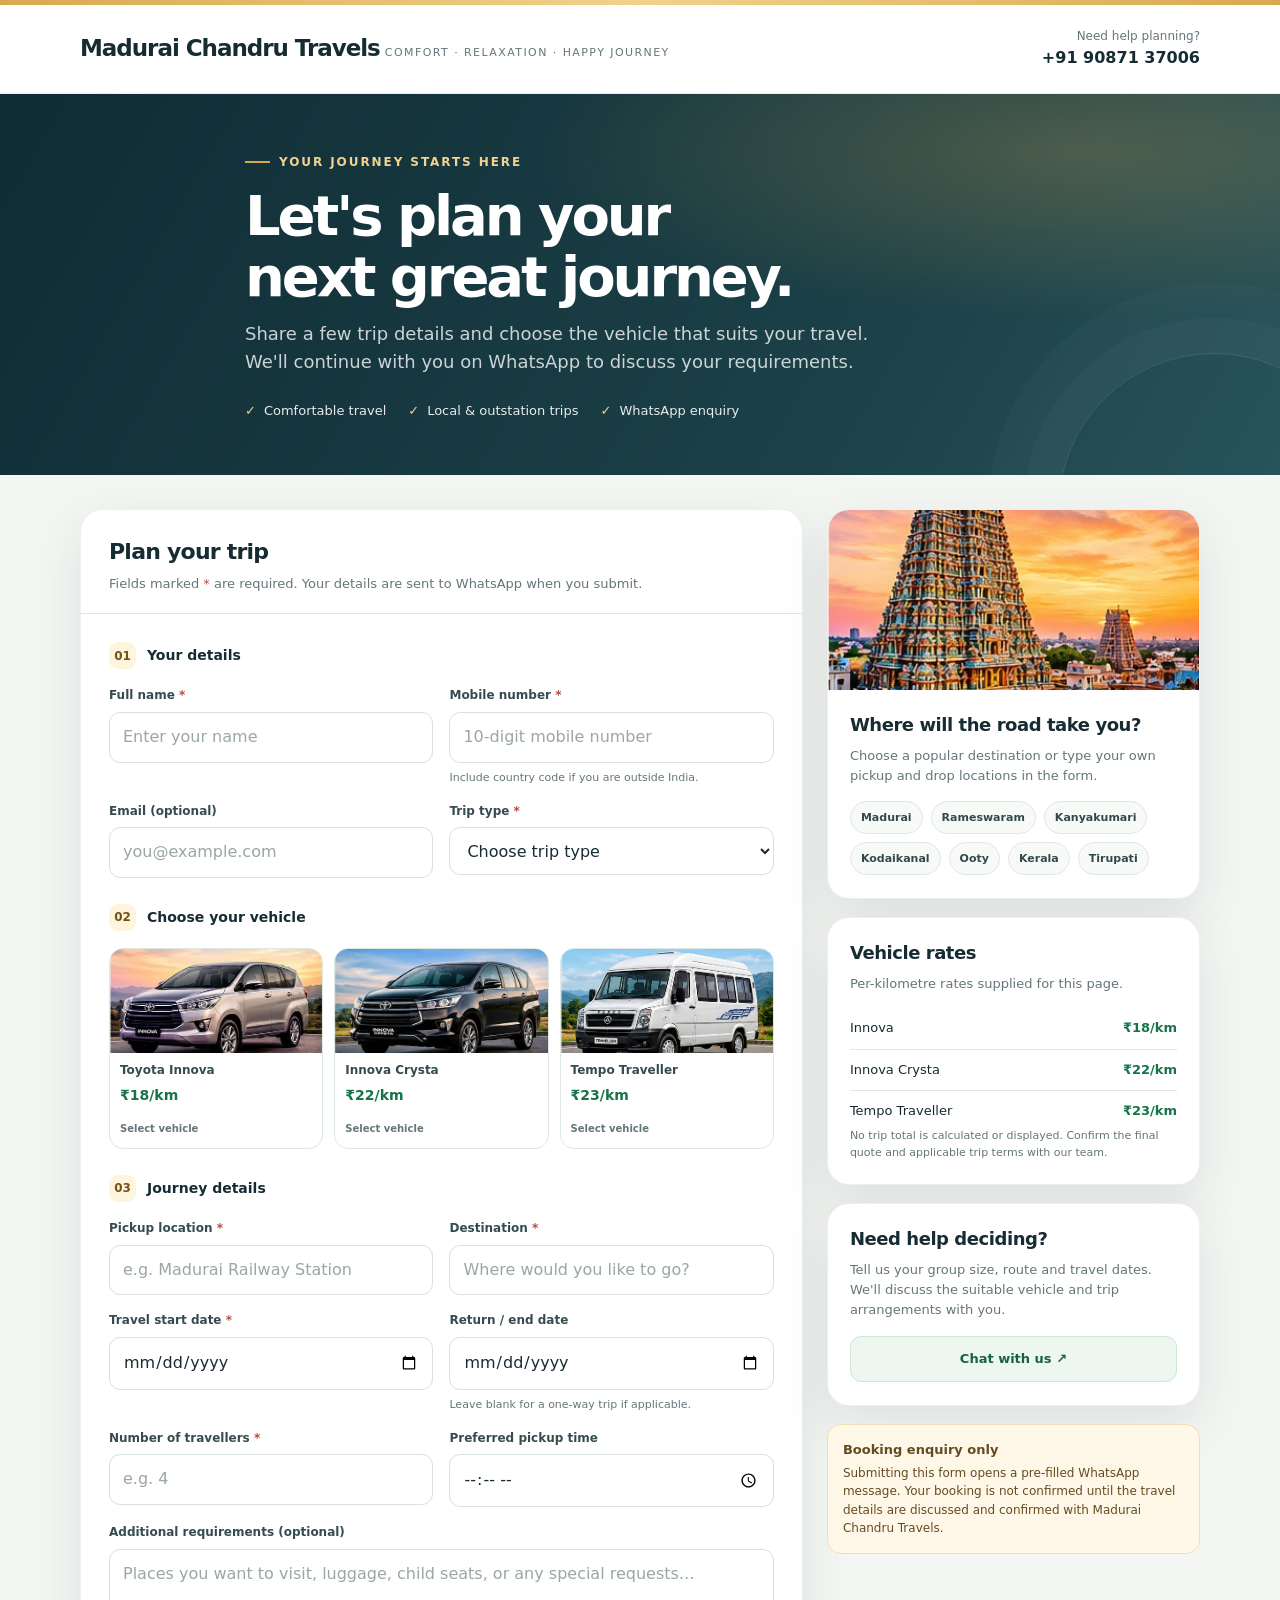
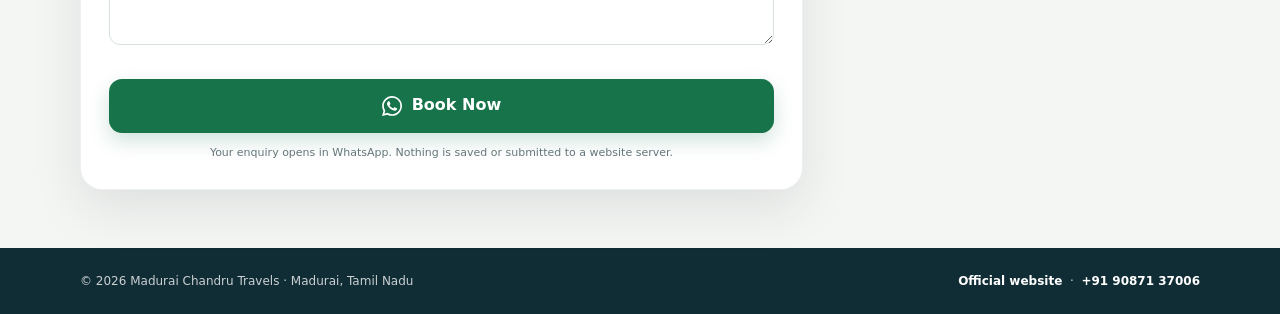
==== commit a9639197: "Add files via upload" ====
--- a/form.html
+++ b/form.html
@@ -1,318 +1,490 @@
-
-
 <!DOCTYPE html>
 <html lang="en">
 <head>
-<meta charset="UTF-8">
-<meta name="viewport" content="width=device-width, initial-scale=1.0">
-<title>Book Your Trip | Madurai Chandru Travels</title>
-
-<style>
-*{box-sizing:border-box;margin:0;padding:0}
-:root{--navy:#102b46;--gold:#e6b95f;--green:#16804b}
-body{font-family:Arial,sans-serif;background:#f3f5f8;color:#202733;padding:14px}
-.container{max-width:1000px;margin:auto;background:#fff;border-radius:18px;overflow:hidden;box-shadow:0 8px 35px #00000012}
-.hero{background:var(--navy);color:#fff;text-align:center;padding:38px 18px}
-.hero .tag{font-size:12px;letter-spacing:3px;color:var(--gold)}
-.hero h1{font-size:clamp(25px,5vw,39px);margin:15px 0 10px}
-.hero p{line-height:1.7;color:#e5edf5}
-.hero .phone{margin-top:12px;font-weight:bold}
-form{padding:26px}
-h2{font-size:26px;margin-bottom:20px}
-h3{font-size:20px;margin:30px 0 15px}
-.fields{display:grid;grid-template-columns:repeat(2,minmax(0,1fr));gap:17px}
-.field label{display:block;font-size:14px;font-weight:bold;margin-bottom:8px}
-input,select,textarea{width:100%;padding:13px;border:1px solid #d4dce5;border-radius:8px;font:inherit;background:#fff}
-input:focus,select:focus,textarea:focus{outline:2px solid #b6d6eb;border-color:#246b9d}
-.vehicles{display:grid;grid-template-columns:repeat(3,minmax(0,1fr));gap:15px}
-.vehicle{border:2px solid #e0e5eb;border-radius:13px;padding:12px;cursor:pointer;transition:.2s}
-.vehicle:has(input:checked){border-color:#246b9d;background:#f0f7fc}
-.vehicle input{width:auto;margin-bottom:10px}
-.vehicle img{display:block;width:100%;height:145px;object-fit:cover;border-radius:9px;margin-bottom:12px}
-.vehicle h4{font-size:17px;margin-bottom:8px}
-.vehicle p{color:#687586;font-size:13px;margin-bottom:12px}
-.rate{font-size:21px;color:#12653d;font-weight:bold}
-.perkm{font-size:13px;color:#687586}
-.destination-grid{display:grid;grid-template-columns:repeat(3,minmax(0,1fr));gap:16px}
-.destination{border:2px solid #e0e5eb;border-radius:12px;overflow:hidden;cursor:pointer;transition:.2s;background:#fff}
-.destination:has(input:checked){border-color:#16804b;background:#f0faf4;box-shadow:0 0 0 1px #16804b}
-.destination input{width:auto;margin:12px 12px 0}
-.destination img{width:100%;height:145px;object-fit:cover;display:block;margin-top:8px}
-.destination-content{padding:12px}
-.destination h4{font-size:16px;margin-bottom:7px}
-.destination p{font-size:12px;color:#687586;line-height:1.5}
-.selected-info{background:#f4f7fa;padding:14px;border-radius:9px;margin-top:16px;font-size:14px;line-height:1.7}
-.field{margin-top:20px}
-.notice{margin-top:15px;padding:13px;background:#fff7e5;color:#72561d;border-radius:8px;font-size:13px;line-height:1.6}
-button{width:100%;padding:16px;background:var(--green);color:#fff;font-size:16px;font-weight:bold;border:0;border-radius:9px;margin-top:24px;cursor:pointer}
-button:hover{background:#10643a}
-.small{text-align:center;font-size:12px;color:#687586;margin-top:12px;line-height:1.6}
-@media(max-width:650px){
-body{padding:7px}
-form{padding:17px}
-.fields{grid-template-columns:1fr;gap:15px}
-.vehicles{grid-template-columns:1fr}
-.vehicle{display:grid;grid-template-columns:110px 1fr;gap:6px 12px;align-items:center}
-.vehicle input{grid-column:1/-1;margin:0}
-.vehicle img{grid-row:span 4;height:95px;margin:0}
-.vehicle h4,.vehicle p{margin:0}
-.vehicle p{margin-top:5px}
-.rate{font-size:19px}
-.destination-grid{grid-template-columns:repeat(2,minmax(0,1fr));gap:10px}
-.destination img{height:115px}
-.destination-content{padding:9px}
-.destination h4{font-size:14px}
-.destination p{font-size:11px}
-}
-@media(max-width:360px){.destination-grid{grid-template-columns:1fr}}
-</style>
+  <meta charset="UTF-8">
+  <meta name="viewport" content="width=device-width, initial-scale=1">
+  <meta name="theme-color" content="#102c35">
+  <meta name="description" content="Plan your journey with Madurai Chandru Travels. Choose your vehicle, share your travel details and send a booking enquiry on WhatsApp.">
+  <title>Plan Your Trip | Madurai Chandru Travels</title>
+  <style>
+    :root {
+      --ink: #172c32;
+      --muted: #65767a;
+      --deep: #102c35;
+      --deep-2: #1c4148;
+      --accent: #d9a84e;
+      --accent-soft: #fff4dc;
+      --paper: #ffffff;
+      --bg: #f4f6f3;
+      --line: #dfe7e3;
+      --green: #16734a;
+      --radius: 22px;
+      --shadow: 0 18px 50px rgba(16, 44, 53, .10);
+    }
+    * { box-sizing: border-box; }
+    html { scroll-behavior: smooth; }
+    body {
+      margin: 0;
+      color: var(--ink);
+      background: var(--bg);
+      font-family: Inter, ui-sans-serif, system-ui, -apple-system, BlinkMacSystemFont, "Segoe UI", sans-serif;
+      line-height: 1.55;
+    }
+    a { color: inherit; }
+    button, input, select, textarea { font: inherit; }
+    .shell { width: min(1120px, calc(100% - 36px)); margin: 0 auto; }
+    .topline { height: 5px; background: linear-gradient(90deg, var(--accent), #f0d28b, var(--accent)); }
+    header {
+      background: var(--paper);
+      border-bottom: 1px solid rgba(16,44,53,.08);
+    }
+    .header-inner {
+      min-height: 88px; display: flex; align-items: center; justify-content: space-between;
+      gap: 20px; padding: 15px 0;
+    }
+    .brand { display: flex; align-items: center; gap: 14px; min-width: 0; text-decoration: none; }
+    .brand img { width: 66px; height: 58px; object-fit: contain; flex: 0 0 auto; }
+    .brand-name { font-weight: 850; letter-spacing: -.045em; font-size: clamp(17px, 2.4vw, 23px); line-height: 1.15; }
+    .brand-sub { color: var(--muted); font-size: 11px; letter-spacing: .13em; text-transform: uppercase; margin-top: 5px; }
+    .header-contact { text-align: right; }
+    .header-contact small { display: block; color: var(--muted); font-size: 12px; }
+    .header-contact a { font-weight: 750; text-decoration: none; white-space: nowrap; }
+    .hero {
+      position: relative; overflow: hidden; color: white;
+      background: radial-gradient(ellipse at 85% 15%, rgba(217,168,78,.25), transparent 36%),
+                  linear-gradient(120deg, #102c35 0%, #1c4148 68%, #28535a 100%);
+    }
+    .hero::after {
+      content: ""; position: absolute; width: 310px; height: 310px; border: 1px solid rgba(255,255,255,.12);
+      border-radius: 50%; right: -90px; bottom: -190px; box-shadow: 0 0 0 35px rgba(255,255,255,.025), 0 0 0 70px rgba(255,255,255,.02);
+    }
+    .hero-inner { position: relative; z-index: 1; padding: 52px 0 54px; max-width: 790px; }
+    .eyebrow { display: inline-flex; align-items: center; gap: 9px; color: #f3d28f; font-size: 12px; font-weight: 800; text-transform: uppercase; letter-spacing: .16em; }
+    .eyebrow::before { content: ""; width: 25px; height: 2px; background: var(--accent); }
+    h1 { margin: 15px 0 13px; font-size: clamp(34px, 5vw, 56px); letter-spacing: -.055em; line-height: 1.08; }
+    .hero p { color: rgba(255,255,255,.78); font-size: clamp(15px, 2vw, 18px); max-width: 650px; margin: 0; }
+    .trust-row { display: flex; flex-wrap: wrap; gap: 10px 22px; margin-top: 25px; color: rgba(255,255,255,.9); font-size: 13px; }
+    .trust-row span::before { content: "✓"; color: #f3d28f; font-weight: 900; margin-right: 8px; }
+    main { padding: 34px 0 58px; }
+    .layout { display: grid; grid-template-columns: minmax(0, 1.55fr) minmax(280px, .8fr); gap: 24px; align-items: start; }
+    .panel { background: var(--paper); border: 1px solid rgba(16,44,53,.07); border-radius: var(--radius); box-shadow: var(--shadow); overflow: hidden; }
+    .panel-head { padding: 25px 28px 19px; border-bottom: 1px solid var(--line); }
+    .panel-head h2 { margin: 0; font-size: 22px; letter-spacing: -.035em; }
+    .panel-head p { margin: 5px 0 0; color: var(--muted); font-size: 13px; }
+    form { padding: 24px 28px 28px; }
+    .section-label { display: flex; align-items: center; gap: 11px; margin: 4px 0 17px; font-size: 14px; font-weight: 850; }
+    .section-label .num { display: grid; place-items: center; width: 27px; height: 27px; border-radius: 9px; background: var(--accent-soft); color: #75521a; font-size: 12px; }
+    .fields { display: grid; grid-template-columns: repeat(2, minmax(0,1fr)); gap: 16px; margin-bottom: 26px; }
+    .field { min-width: 0; }
+    .field.full { grid-column: 1 / -1; }
+    label { display: block; font-size: 12px; font-weight: 750; margin-bottom: 7px; color: #354b50; }
+    .required { color: #b64a3b; }
+    input, select, textarea {
+      width: 100%; min-height: 48px; border: 1px solid #d8e1dd; border-radius: 11px;
+      background: #fff; color: var(--ink); padding: 12px 13px; outline: none; transition: border-color .18s, box-shadow .18s;
+    }
+    textarea { min-height: 96px; resize: vertical; }
+    input:focus, select:focus, textarea:focus { border-color: #b58a3d; box-shadow: 0 0 0 3px rgba(217,168,78,.18); }
+    input::placeholder, textarea::placeholder { color: #9aa7a5; }
+    .hint { margin-top: 6px; color: var(--muted); font-size: 11px; }
+    .vehicle-grid { display: grid; grid-template-columns: repeat(3, minmax(0,1fr)); gap: 11px; margin-bottom: 26px; }
+    .vehicle-option { position: relative; min-width: 0; }
+    .vehicle-option input { position: absolute; opacity: 0; width: 1px; height: 1px; min-height: 1px; }
+    .vehicle-card {
+      display: flex; flex-direction: column; height: 100%; border: 1px solid var(--line); border-radius: 14px;
+      overflow: hidden; cursor: pointer; transition: border-color .18s, box-shadow .18s, transform .18s; background: white;
+    }
+    .vehicle-card:hover { transform: translateY(-2px); }
+    .vehicle-option input:checked + .vehicle-card { border: 2px solid var(--deep-2); box-shadow: 0 0 0 3px rgba(28,65,72,.08); }
+    .vehicle-option input:focus-visible + .vehicle-card { outline: 3px solid rgba(217,168,78,.6); outline-offset: 2px; }
+    .vehicle-card img { width: 100%; height: 104px; object-fit: cover; background: #e8eeeb; }
+    .vehicle-info { padding: 10px 10px 12px; display: flex; flex-direction: column; flex: 1; }
+    .vehicle-name { font-size: 12px; font-weight: 850; line-height: 1.3; }
+    .rate { color: var(--green); font-weight: 850; font-size: 14px; margin-top: 6px; }
+    .rate small { color: var(--muted); font-size: 10px; font-weight: 600; }
+    .select-note { color: var(--muted); font-size: 10px; margin-top: auto; padding-top: 7px; }
+    .actions { display: flex; flex-direction: column; gap: 11px; }
+    .submit {
+      display: flex; align-items: center; justify-content: center; gap: 10px; width: 100%; min-height: 54px;
+      border: 0; border-radius: 13px; padding: 14px 18px; background: #16734a; color: white;
+      font-weight: 850; cursor: pointer; box-shadow: 0 8px 20px rgba(22,115,74,.2); transition: transform .15s, background .15s;
+    }
+    .submit:hover { background: #105d3b; transform: translateY(-1px); }
+    .privacy { color: var(--muted); font-size: 11px; text-align: center; margin: 0; }
+    .side { display: grid; gap: 18px; }
+    .side-card { background: white; border: 1px solid rgba(16,44,53,.07); border-radius: var(--radius); overflow: hidden; box-shadow: var(--shadow); }
+    .destination-photo { width: 100%; height: 180px; object-fit: cover; display: block; background: #e4eae6; }
+    .side-content { padding: 21px 22px 23px; }
+    .side-content h3 { margin: 0 0 7px; font-size: 18px; letter-spacing: -.025em; }
+    .side-content p { color: var(--muted); font-size: 13px; margin: 0; }
+    .destination-list { display: flex; flex-wrap: wrap; gap: 8px; margin-top: 15px; }
+    .destination-chip { border: 1px solid #dfe7e3; border-radius: 99px; background: #f8faf8; padding: 7px 10px; font-size: 11px; font-weight: 700; cursor: pointer; color: #31484d; }
+    .destination-chip:hover, .destination-chip:focus-visible { border-color: var(--accent); background: var(--accent-soft); }
+    .rate-list { padding: 0; margin: 14px 0 0; list-style: none; }
+    .rate-list li { display: flex; justify-content: space-between; gap: 12px; border-bottom: 1px solid var(--line); padding: 10px 0; font-size: 13px; }
+    .rate-list li:last-child { border-bottom: 0; padding-bottom: 0; }
+    .rate-list strong { white-space: nowrap; color: var(--green); }
+    .callout { background: #fff8e9; border: 1px solid #f2dfb6; border-radius: 14px; padding: 15px; color: #654b20; font-size: 12px; }
+    .callout strong { display: block; margin-bottom: 3px; font-size: 13px; }
+    footer { background: var(--deep); color: rgba(255,255,255,.78); padding: 24px 0; }
+    .footer-inner { display: flex; flex-wrap: wrap; align-items: center; justify-content: space-between; gap: 12px 20px; font-size: 12px; }
+    footer a { color: white; text-decoration: none; font-weight: 750; }
+    .status { display: none; margin: 0 0 16px; padding: 11px 13px; border-radius: 10px; font-size: 12px; }
+    .status.error { display: block; background: #fff0ed; color: #8d2e22; border: 1px solid #f0c6be; }
+    .fallback { display: none; align-items: center; justify-content: center; text-align: center; color: #6b7d7d; font-size: 11px; padding: 12px; min-height: 104px; background: linear-gradient(135deg,#e9eeeb,#dce6e0); }
+    @media (max-width: 850px) {
+      .layout { grid-template-columns: 1fr; }
+      .side { grid-template-columns: repeat(2, minmax(0,1fr)); }
+      .side-card:last-child { grid-column: 1 / -1; }
+      .destination-photo { height: 150px; }
+    }
+    @media (max-width: 560px) {
+      .shell { width: min(100% - 24px, 1120px); }
+      .header-inner { min-height: 74px; gap: 8px; }
+      .brand { gap: 9px; }
+      .brand img { width: 49px; height: 47px; }
+      .brand-name { font-size: 15px; }
+      .brand-sub { font-size: 9px; letter-spacing: .08em; }
+      .header-contact small { font-size: 10px; }
+      .header-contact a { font-size: 12px; }
+      .hero-inner { padding: 38px 0 40px; }
+      h1 { font-size: 36px; }
+      .trust-row { gap: 8px 14px; font-size: 11px; }
+      main { padding: 18px 0 36px; }
+      .panel-head { padding: 21px 18px 16px; }
+      form { padding: 20px 18px 22px; }
+      .fields { grid-template-columns: 1fr; gap: 13px; }
+      .field.full { grid-column: auto; }
+      .vehicle-grid { gap: 7px; }
+      .vehicle-card img { height: 78px; }
+      .vehicle-info { padding: 8px 7px 10px; }
+      .vehicle-name { font-size: 11px; }
+      .rate { font-size: 12px; }
+      .rate small { font-size: 9px; }
+      .select-note { font-size: 9px; }
+      .side { grid-template-columns: 1fr; }
+      .side-card:last-child { grid-column: auto; }
+      .destination-photo { height: 175px; }
+      .footer-inner { align-items: flex-start; flex-direction: column; }
+    }
+    @media (prefers-reduced-motion: reduce) {
+      *, *::before, *::after { scroll-behavior: auto !important; transition: none !important; }
+    }
+  </style>
 </head>
-
 <body>
-<main class="container">
-
-<header class="hero">
-<div class="tag">MADURAI • TAMIL NADU</div>
-<h1>Madurai Chandru Travels</h1>
-<p>Travel planned with care, delivered with trust.</p>
-<p>Comfortable journeys • Trusted service • 24/7 Support</p>
-<p class="phone">WhatsApp: +91 90871 37006</p>
-</header>
-
-<form id="bookingForm">
-<h2>Book Your Journey</h2>
-
-<div class="fields">
-<div class="field">
-<label for="name">Full Name *</label>
-<input id="name" required placeholder="Enter your name">
-</div>
-<div class="field">
-<label for="phone">Mobile Number *</label>
-<input id="phone" type="tel" pattern="[6-9][0-9]{9}" required placeholder="10-digit mobile number">
-</div>
-<div class="field">
-<label for="pickup">Pickup Location *</label>
-<input id="pickup" required placeholder="Pickup address">
-</div>
-<div class="field">
-<label for="drop">Drop Location *</label>
-<input id="drop" required placeholder="Destination address">
-</div>
-<div class="field">
-<label for="startDate">Journey Date *</label>
-<input id="startDate" type="date" required>
-</div>
-<div class="field">
-<label for="endDate">Return Date</label>
-<input id="endDate" type="date">
-</div>
-<div class="field">
-<label for="passengers">Number of Passengers *</label>
-<input id="passengers" type="number" min="1" max="30" value="4" required>
-</div>
-<div class="field">
-<label for="tripType">Journey Type *</label>
-<select id="tripType" required>
-<option>One Way</option>
-<option>Round Trip</option>
-<option>Local Sightseeing</option>
-<option>Multi-Day Tour</option>
-</select>
-</div>
-</div>
-
-<h3>Choose Your Vehicle</h3>
-
-<div class="vehicles">
-<label class="vehicle">
-<input type="radio" name="vehicle" value="Innova — ₹18/km" checked>
-<img src="./img/innova.jpg" alt="Toyota Innova" onerror="this.onerror=null;this.src='./img/innova.png'">
-<h4>Toyota Innova</h4>
-<p>Comfortable family journeys</p>
-<div><span class="rate">₹18</span><span class="perkm"> / km</span></div>
-</label>
-
-<label class="vehicle">
-<input type="radio" name="vehicle" value="Innova Crysta — ₹22/km">
-<img src="./img/crysta.jpg" alt="Innova Crysta" onerror="this.onerror=null;this.src='./img/crysta.png'">
-<h4>Innova Crysta</h4>
-<p>Premium travel experience</p>
-<div><span class="rate">₹22</span><span class="perkm"> / km</span></div>
-</label>
-
-<label class="vehicle">
-<input type="radio" name="vehicle" value="Tempo Traveller — ₹23/km">
-<img src="./img/tempo.jpg" alt="Tempo Traveller" onerror="this.onerror=null;this.src='./img/tempo.png'">
-<h4>Tempo Traveller</h4>
-<p>Group and family travel</p>
-<div><span class="rate">₹23</span><span class="perkm"> / km</span></div>
-</label>
-</div>
-
-<h3>Explore Our Tour Destinations</h3>
-<p style="font-size:14px;color:#687586;line-height:1.6;margin-bottom:16px">
-Select your preferred destination. Choose Custom Trip if your destination is not listed.
-</p>
-
-<div class="destination-grid">
-
-<label class="destination">
-<input type="radio" name="destination" value="Madurai Local Tour" checked>
-<img src="https://images.unsplash.com/photo-1600100397608-f0104f9a7f9c?auto=format&fit=crop&w=700&q=80" alt="Madurai temple" onerror="this.onerror=null;this.src='https://images.unsplash.com/photo-1548013146-72479768bada?auto=format&fit=crop&w=700&q=80'">
-<div class="destination-content">
-<h4>Madurai Local</h4>
-<p>Meenakshi Amman Temple and city sightseeing.</p>
-</div>
-</label>
-
-<label class="destination">
-<input type="radio" name="destination" value="Rameswaram Tour">
-<img src="https://images.unsplash.com/photo-1606293926075-69a00dbfde81?auto=format&fit=crop&w=700&q=80" alt="Rameswaram temple and pilgrimage" onerror="this.onerror=null;this.src='https://images.unsplash.com/photo-1548013146-72479768bada?auto=format&fit=crop&w=700&q=80'">
-<div class="destination-content">
-<h4>Rameswaram</h4>
-<p>Ramanathaswamy Temple and coastal sights.</p>
-</div>
-</label>
-
-<label class="destination">
-<input type="radio" name="destination" value="Kanyakumari Tour">
-<img src="https://images.unsplash.com/photo-1507525428034-b723cf961d3e?auto=format&fit=crop&w=700&q=80" alt="Kanyakumari coastal scenery">
-<div class="destination-content">
-<h4>Kanyakumari</h4>
-<p>Sea views, sunrise and Vivekananda Rock area.</p>
-</div>
-</label>
-
-<label class="destination">
-<input type="radio" name="destination" value="Kodaikanal Tour">
-<img src="https://images.unsplash.com/photo-1464822759023-fed622ff2c3b?auto=format&fit=crop&w=700&q=80" alt="Kodaikanal mountains">
-<div class="destination-content">
-<h4>Kodaikanal</h4>
-<p>Cool climate, hills, lake and scenic viewpoints.</p>
-</div>
-</label>
-
-<label class="destination">
-<input type="radio" name="destination" value="Ooty Tour">
-<img src="https://images.unsplash.com/photo-1472396961693-142e6e269027?auto=format&fit=crop&w=700&q=80" alt="Ooty nature and hills">
-<div class="destination-content">
-<h4>Ooty</h4>
-<p>Mountain roads, gardens and nature escapes.</p>
-</div>
-</label>
-
-<label class="destination">
-<input type="radio" name="destination" value="Kerala Tour">
-<img src="https://images.unsplash.com/photo-1602216056096-3b40cc0c9944?auto=format&fit=crop&w=700&q=80" alt="Kerala backwaters">
-<div class="destination-content">
-<h4>Kerala</h4>
-<p>Green landscapes, backwaters and hill stations.</p>
-</div>
-</label>
-
-<label class="destination">
-<input type="radio" name="destination" value="Tirupati Tour">
-<img src="https://images.unsplash.com/photo-1548013146-72479768bada?auto=format&fit=crop&w=700&q=80" alt="Indian temple architecture">
-<div class="destination-content">
-<h4>Tirupati</h4>
-<p>Temple pilgrimage and spiritual journey.</p>
-</div>
-</label>
-
-<label class="destination">
-<input type="radio" name="destination" value="Custom Trip">
-<img src="https://images.unsplash.com/photo-1469474968028-56623f02e42e?auto=format&fit=crop&w=700&q=80" alt="Scenic travel destination">
-<div class="destination-content">
-<h4>Custom Trip</h4>
-<p>Tell us where you want to travel.</p>
-</div>
-</label>
-
-</div>
-
-<div class="selected-info">
-<strong>Selected destination:</strong>
-<span id="selectedDestination">Madurai Local Tour</span>
-<br>
-<strong>Vehicle pricing:</strong> Displayed per kilometre above. No automatic fare calculation.
-</div>
-
-<div class="field">
-<label for="notes">Additional Requirements</label>
-<textarea id="notes" rows="3" placeholder="Pickup time, sightseeing places, luggage or extra stops"></textarea>
-</div>
-
-<div class="notice">
-The displayed rates are per-kilometre reference rates. Final fare, minimum kilometres, driver allowance, tolls, parking and other applicable charges must be confirmed with the travel operator.
-</div>
-
-<button type="submit">Send Booking Request on WhatsApp</button>
-<p class="small">Your selected vehicle and destination will be sent through WhatsApp for confirmation.</p>
-
-</form>
-</main>
-
-<script>
-const $ = id => document.getElementById(id);
-const form = $("bookingForm");
-
-$("startDate").min = new Date().toLocaleDateString("en-CA");
-
-$("startDate").addEventListener("change", () => {
-  $("endDate").min = $("startDate").value;
-
-  if ($("endDate").value && $("endDate").value < $("startDate").value) {
-    $("endDate").value = "";
-  }
-});
-
-$("endDate").addEventListener("change", () => {
-  if ($("startDate").value && $("endDate").value &&
-      $("endDate").value < $("startDate").value) {
-    $("endDate").setCustomValidity("Return date cannot be before the journey date.");
-  } else {
-    $("endDate").setCustomValidity("");
-  }
-});
-
-document.querySelectorAll('input[name="destination"]').forEach(input => {
-  input.addEventListener("change", () => {
-    $("selectedDestination").textContent = input.value;
-  });
-});
-
-form.addEventListener("submit", event => {
-  event.preventDefault();
-
-  if (!form.reportValidity()) return;
-
-  const vehicle = form.querySelector('input[name="vehicle"]:checked').value;
-  const destination = form.querySelector('input[name="destination"]:checked').value;
-
-  const message = [
-    "*MADURAI CHANDRU TRAVELS - BOOKING ENQUIRY*",
-    "",
-    "*Name:* " + $("name").value.trim(),
-    "*Mobile:* " + $("phone").value.trim(),
-    "*Pickup:* " + $("pickup").value.trim(),
-    "*Drop / Destination:* " + $("drop").value.trim(),
-    "*Selected Tour:* " + destination,
-    "*Vehicle:* " + vehicle,
-    "*Journey Type:* " + $("tripType").value,
-    "*Journey Date:* " + $("startDate").value,
-    "*Return Date:* " + ($("endDate").value || "Not specified"),
-    "*Passengers:* " + $("passengers").value,
-    "*Additional Requirements:* " + ($("notes").value.trim() || "None"),
-    "",
-    "Please confirm availability and the final fare, including applicable extra charges."
-  ].join("\n");
-
-  window.open(
-    "https://wa.me/919087137006?text=" + encodeURIComponent(message),
-    "_blank"
-  );
-});
-</script>
+  <div class="topline"></div>
+  <header>
+    <div class="shell header-inner">
+      <a class="brand" href="https://www.maduraichandrutravels.in/" aria-label="Madurai Chandru Travels official website">
+        <img src="./img/logo.png" alt="Madurai Chandru Travels logo" onerror="this.style.display='none';">
+        <span>
+          <span class="brand-name">Madurai Chandru Travels</span>
+          <span class="brand-sub">Comfort · Relaxation · Happy Journey</span>
+        </span>
+      </a>
+      <div class="header-contact">
+        <small>Need help planning?</small>
+        <a href="https://wa.me/919087137006" target="_blank" rel="noopener">+91 90871 37006</a>
+      </div>
+    </div>
+  </header>
+
+  <section class="hero">
+    <div class="shell hero-inner">
+      <div class="eyebrow">Your journey starts here</div>
+      <h1>Let's plan your<br>next great journey.</h1>
+      <p>Share a few trip details and choose the vehicle that suits your travel. We'll continue with you on WhatsApp to discuss your requirements.</p>
+      <div class="trust-row">
+        <span>Comfortable travel</span>
+        <span>Local & outstation trips</span>
+        <span>WhatsApp enquiry</span>
+      </div>
+    </div>
+  </section>
+
+  <main>
+    <div class="shell layout">
+      <section class="panel" aria-labelledby="form-title">
+        <div class="panel-head">
+          <h2 id="form-title">Plan your trip</h2>
+          <p>Fields marked <span class="required">*</span> are required. Your details are sent to WhatsApp when you submit.</p>
+        </div>
+        <form id="bookingForm" novalidate>
+          <p id="formStatus" class="status" role="alert"></p>
+
+          <div class="section-label"><span class="num">01</span> Your details</div>
+          <div class="fields">
+            <div class="field">
+              <label for="fullName">Full name <span class="required">*</span></label>
+              <input id="fullName" name="fullName" autocomplete="name" placeholder="Enter your name" required maxlength="80">
+            </div>
+            <div class="field">
+              <label for="phone">Mobile number <span class="required">*</span></label>
+              <input id="phone" name="phone" type="tel" inputmode="tel" autocomplete="tel" placeholder="10-digit mobile number" required maxlength="16">
+              <div class="hint">Include country code if you are outside India.</div>
+            </div>
+            <div class="field">
+              <label for="email">Email (optional)</label>
+              <input id="email" name="email" type="email" autocomplete="email" placeholder="you@example.com" maxlength="100">
+            </div>
+            <div class="field">
+              <label for="tripType">Trip type <span class="required">*</span></label>
+              <select id="tripType" name="tripType" required>
+                <option value="">Choose trip type</option>
+                <option>Local travel</option>
+                <option>Outstation / round trip</option>
+                <option>One-way drop</option>
+                <option>Airport / railway station transfer</option>
+                <option>Tour package</option>
+                <option>Customized trip</option>
+                <option>Family trip</option>
+                <option>Group tour</option>
+                <option>Corporate travel</option>
+              </select>
+            </div>
+          </div>
+
+          <div class="section-label"><span class="num">02</span> Choose your vehicle</div>
+          <div class="vehicle-grid" role="radiogroup" aria-label="Choose a vehicle">
+            <div class="vehicle-option">
+              <input type="radio" id="innova" name="vehicle" value="Innova — ₹18/km" required>
+              <label class="vehicle-card" for="innova">
+                <img src="./img/innova.jpg" alt="Innova vehicle" loading="lazy" onerror="this.style.display='none';this.nextElementSibling.style.display='flex';">
+                <span class="fallback">Innova vehicle photo<br>./img/innova.jpg</span>
+                <span class="vehicle-info">
+                  <span class="vehicle-name">Toyota Innova</span>
+                  <span class="rate">₹18/km</span>
+                  <span class="select-note">Select vehicle</span>
+                </span>
+              </label>
+            </div>
+            <div class="vehicle-option">
+              <input type="radio" id="crysta" name="vehicle" value="Innova Crysta — ₹22/km">
+              <label class="vehicle-card" for="crysta">
+                <img src="./img/crysta.jpg" alt="Innova Crysta vehicle" loading="lazy" onerror="this.style.display='none';this.nextElementSibling.style.display='flex';">
+                <span class="fallback">Innova Crysta photo<br>./img/crysta.jpg</span>
+                <span class="vehicle-info">
+                  <span class="vehicle-name">Innova Crysta</span>
+                  <span class="rate">₹22/km</span>
+                  <span class="select-note">Select vehicle</span>
+                </span>
+              </label>
+            </div>
+            <div class="vehicle-option">
+              <input type="radio" id="tempo" name="vehicle" value="Tempo Traveller — ₹23/km">
+              <label class="vehicle-card" for="tempo">
+                <img src="./img/tempo.jpg" alt="Tempo Traveller vehicle" loading="lazy" onerror="this.style.display='none';this.nextElementSibling.style.display='flex';">
+                <span class="fallback">Tempo Traveller photo<br>./img/tempo.jpg</span>
+                <span class="vehicle-info">
+                  <span class="vehicle-name">Tempo Traveller</span>
+                  <span class="rate">₹23/km</span>
+                  <span class="select-note">Select vehicle</span>
+                </span>
+              </label>
+            </div>
+          </div>
+
+          <div class="section-label"><span class="num">03</span> Journey details</div>
+          <div class="fields">
+            <div class="field">
+              <label for="pickup">Pickup location <span class="required">*</span></label>
+              <input id="pickup" name="pickup" placeholder="e.g. Madurai Railway Station" required maxlength="120">
+            </div>
+            <div class="field">
+              <label for="destination">Destination <span class="required">*</span></label>
+              <input id="destination" name="destination" placeholder="Where would you like to go?" required maxlength="160" list="destinationSuggestions">
+              <datalist id="destinationSuggestions">
+                <option value="Madurai"></option><option value="Rameswaram"></option><option value="Kanyakumari"></option>
+                <option value="Kodaikanal"></option><option value="Ooty"></option><option value="Kerala"></option><option value="Tirupati"></option>
+              </datalist>
+            </div>
+            <div class="field">
+              <label for="startDate">Travel start date <span class="required">*</span></label>
+              <input id="startDate" name="startDate" type="date" required>
+            </div>
+            <div class="field">
+              <label for="endDate">Return / end date</label>
+              <input id="endDate" name="endDate" type="date">
+              <div class="hint">Leave blank for a one-way trip if applicable.</div>
+            </div>
+            <div class="field">
+              <label for="members">Number of travellers <span class="required">*</span></label>
+              <input id="members" name="members" type="number" min="1" max="100" step="1" placeholder="e.g. 4" required>
+            </div>
+            <div class="field">
+              <label for="pickupTime">Preferred pickup time</label>
+              <input id="pickupTime" name="pickupTime" type="time">
+            </div>
+            <div class="field full">
+              <label for="notes">Additional requirements (optional)</label>
+              <textarea id="notes" name="notes" maxlength="1000" placeholder="Places you want to visit, luggage, child seats, or any special requests…"></textarea>
+            </div>
+          </div>
+
+          <div class="actions">
+            <button class="submit" type="submit">
+              <svg width="20" height="20" viewBox="0 0 24 24" fill="currentColor" aria-hidden="true"><path d="M20.52 3.48A11.86 11.86 0 0 0 12.07 0C5.5 0 .15 5.35.15 11.92c0 2.1.55 4.16 1.6 5.97L.05 24l6.27-1.64a11.93 11.93 0 0 0 5.74 1.46h.01c6.57 0 11.92-5.35 11.92-11.92 0-3.18-1.24-6.17-3.47-8.42ZM12.07 21.8a9.88 9.88 0 0 1-5.03-1.38l-.36-.21-3.72.98.99-3.63-.24-.37a9.87 9.87 0 0 1-1.52-5.27c0-5.46 4.44-9.9 9.9-9.9a9.83 9.83 0 0 1 7 2.9 9.83 9.83 0 0 1 2.9 7c0 5.45-4.44 9.88-9.91 9.88Zm5.43-7.41c-.3-.15-1.76-.87-2.03-.97-.27-.1-.47-.15-.67.15-.2.3-.77.97-.94 1.17-.17.2-.35.22-.65.07-.3-.15-1.26-.46-2.4-1.47-.89-.79-1.49-1.77-1.66-2.07-.17-.3-.02-.46.13-.61.13-.13.3-.35.45-.52.15-.17.2-.3.3-.5.1-.2.05-.37-.02-.52-.08-.15-.67-1.62-.92-2.22-.24-.58-.49-.5-.67-.51h-.57c-.2 0-.52.07-.79.37-.27.3-1.04 1.02-1.04 2.49s1.07 2.89 1.22 3.09c.15.2 2.1 3.2 5.08 4.49.71.31 1.26.5 1.69.64.71.23 1.36.2 1.87.12.57-.08 1.76-.72 2.01-1.42.25-.7.25-1.3.17-1.42-.07-.12-.27-.2-.57-.35Z"/></svg>
+              Book Now
+            </button>
+            <p class="privacy">Your enquiry opens in WhatsApp. Nothing is saved or submitted to a website server.</p>
+          </div>
+        </form>
+      </section>
+
+      <aside class="side" aria-label="Travel information">
+        <section class="side-card">
+          <img class="destination-photo" src="./img/madurai.jpg" alt="Madurai travel destination" loading="lazy" onerror="this.style.display='none';">
+          <div class="side-content">
+            <h3>Where will the road take you?</h3>
+            <p>Choose a popular destination or type your own pickup and drop locations in the form.</p>
+            <div class="destination-list" aria-label="Popular destinations">
+              <button class="destination-chip" type="button" data-destination="Madurai">Madurai</button>
+              <button class="destination-chip" type="button" data-destination="Rameswaram">Rameswaram</button>
+              <button class="destination-chip" type="button" data-destination="Kanyakumari">Kanyakumari</button>
+              <button class="destination-chip" type="button" data-destination="Kodaikanal">Kodaikanal</button>
+              <button class="destination-chip" type="button" data-destination="Ooty">Ooty</button>
+              <button class="destination-chip" type="button" data-destination="Kerala">Kerala</button>
+              <button class="destination-chip" type="button" data-destination="Tirupati">Tirupati</button>
+            </div>
+          </div>
+        </section>
+        <section class="side-card">
+          <div class="side-content">
+            <h3>Vehicle rates</h3>
+            <p>Per-kilometre rates supplied for this page.</p>
+            <ul class="rate-list">
+              <li><span>Innova</span><strong>₹18/km</strong></li>
+              <li><span>Innova Crysta</span><strong>₹22/km</strong></li>
+              <li><span>Tempo Traveller</span><strong>₹23/km</strong></li>
+            </ul>
+            <div class="hint">No trip total is calculated or displayed. Confirm the final quote and applicable trip terms with our team.</div>
+          </div>
+        </section>
+        <section class="side-card">
+          <div class="side-content">
+            <h3>Need help deciding?</h3>
+            <p>Tell us your group size, route and travel dates. We'll discuss the suitable vehicle and trip arrangements with you.</p>
+            <div style="margin-top:16px">
+              <a href="https://wa.me/919087137006" target="_blank" rel="noopener" style="display:flex;align-items:center;justify-content:center;text-align:center;background:#edf7f0;color:#17633f;border:1px solid #cde7d4;text-decoration:none;font-weight:800;padding:12px;border-radius:11px;font-size:13px">Chat with us  ↗</a>
+            </div>
+          </div>
+        </section>
+        <div class="callout"><strong>Booking enquiry only</strong>Submitting this form opens a pre-filled WhatsApp message. Your booking is not confirmed until the travel details are discussed and confirmed with Madurai Chandru Travels.</div>
+      </aside>
+    </div>
+  </main>
+
+  <footer>
+    <div class="shell footer-inner">
+      <span>© <span id="year"></span> Madurai Chandru Travels · Madurai, Tamil Nadu</span>
+      <span><a href="https://www.maduraichandrutravels.in/" target="_blank" rel="noopener">Official website</a> &nbsp;·&nbsp; <a href="tel:+919087137006">+91 90871 37006</a></span>
+    </div>
+  </footer>
+
+  <script>
+    (() => {
+      "use strict";
+      const form = document.getElementById("bookingForm");
+      const status = document.getElementById("formStatus");
+      const startDate = document.getElementById("startDate");
+      const endDate = document.getElementById("endDate");
+      const phone = document.getElementById("phone");
+      const year = document.getElementById("year");
+
+      year.textContent = new Date().getFullYear();
+
+      // Use local calendar date rather than UTC to avoid timezone date shifts.
+      const now = new Date();
+      const localToday = [
+        now.getFullYear(),
+        String(now.getMonth() + 1).padStart(2, "0"),
+        String(now.getDate()).padStart(2, "0")
+      ].join("-");
+      startDate.min = localToday;
+      endDate.min = localToday;
+
+      startDate.addEventListener("change", () => {
+        endDate.min = startDate.value || localToday;
+        if (endDate.value && startDate.value && endDate.value < startDate.value) {
+          endDate.value = "";
+        }
+      });
+
+      document.querySelectorAll("[data-destination]").forEach((button) => {
+        button.addEventListener("click", () => {
+          document.getElementById("destination").value = button.dataset.destination;
+          document.getElementById("destination").focus();
+        });
+      });
+
+      function showError(message, target) {
+        status.textContent = message;
+        status.className = "status error";
+        if (target) {
+          target.focus();
+          target.scrollIntoView({ behavior: "smooth", block: "center" });
+        }
+      }
+
+      function fieldValue(id) {
+        return document.getElementById(id).value.trim();
+      }
+
+      form.addEventListener("submit", (event) => {
+        event.preventDefault();
+        status.className = "status";
+        status.textContent = "";
+
+        if (!form.checkValidity()) {
+          const invalid = form.querySelector(":invalid");
+          showError("Please complete all required fields with valid details.", invalid);
+          return;
+        }
+
+        const selectedVehicle = form.querySelector('input[name="vehicle"]:checked');
+        if (!selectedVehicle) {
+          showError("Please select a vehicle to continue.", document.getElementById("innova"));
+          return;
+        }
+
+        const digits = phone.value.replace(/\D/g, "");
+        if (digits.length < 10 || digits.length > 15) {
+          showError("Please enter a valid mobile number (10–15 digits, including country code if needed).", phone);
+          return;
+        }
+
+        if (endDate.value && startDate.value && endDate.value < startDate.value) {
+          showError("Return / end date cannot be earlier than the travel start date.", endDate);
+          return;
+        }
+
+        const lines = [
+          "MADURAI CHANDRU TRAVELS — BOOKING ENQUIRY",
+          "",
+          "Customer name: " + fieldValue("fullName"),
+          "Mobile: " + fieldValue("phone"),
+          "Email: " + (fieldValue("email") || "Not provided"),
+          "Trip type: " + fieldValue("tripType"),
+          "Vehicle: " + selectedVehicle.value,
+          "Pickup location: " + fieldValue("pickup"),
+          "Destination: " + fieldValue("destination"),
+          "Travel start date: " + fieldValue("startDate"),
+          "Return / end date: " + (fieldValue("endDate") || "Not specified"),
+          "Number of travellers: " + fieldValue("members"),
+          "Preferred pickup time: " + (fieldValue("pickupTime") || "Not specified"),
+          "Additional requirements: " + (fieldValue("notes") || "None"),
+          "",
+          "Please confirm availability and share the quotation. I understand this is an enquiry and not a confirmed booking."
+        ];
+        const whatsappURL = "https://wa.me/919087137006?text=" + encodeURIComponent(lines.join("\n"));
+        const popup = window.open(whatsappURL, "_blank", "noopener,noreferrer");
+        if (!popup) {
+          // Some mobile browsers block popups. Navigate in the same tab as a fallback.
+          window.location.href = whatsappURL;
+        }
+      });
+    })();
+  </script>
 </body>
-</html>
+</html>
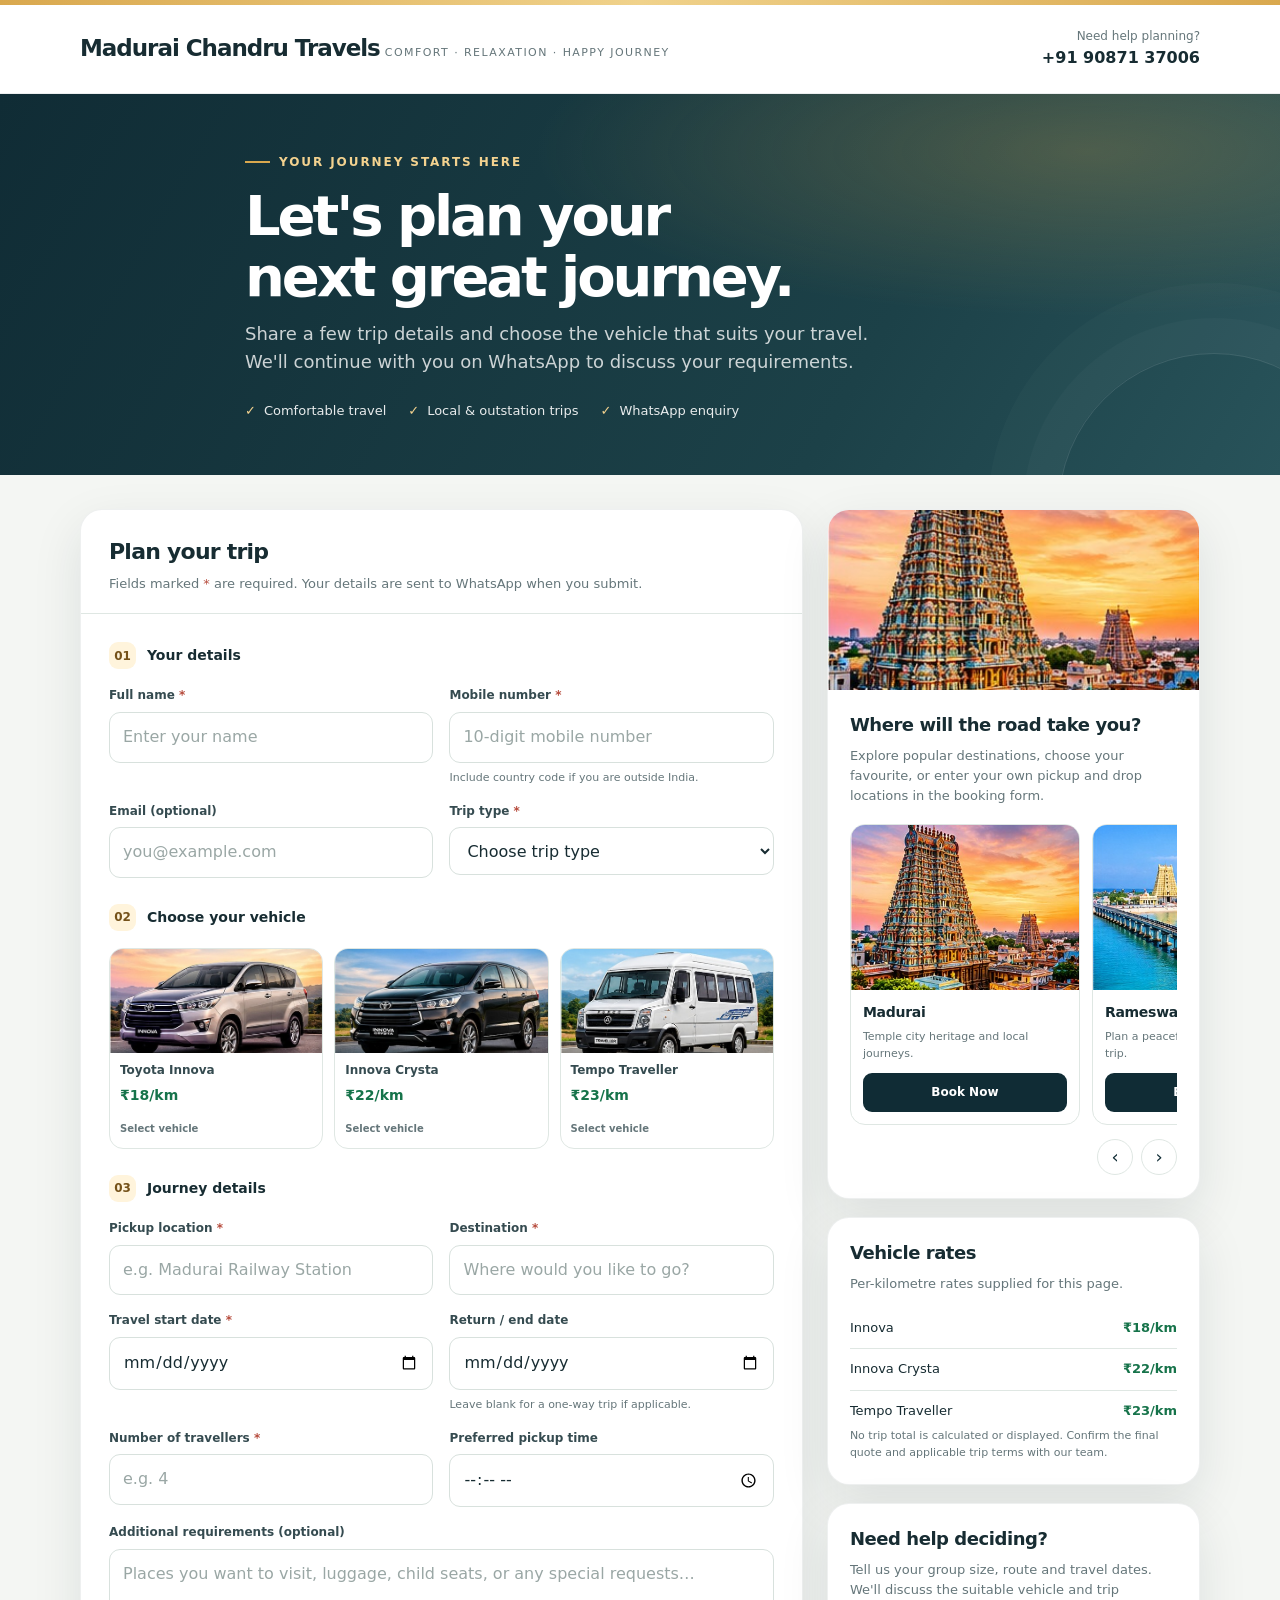
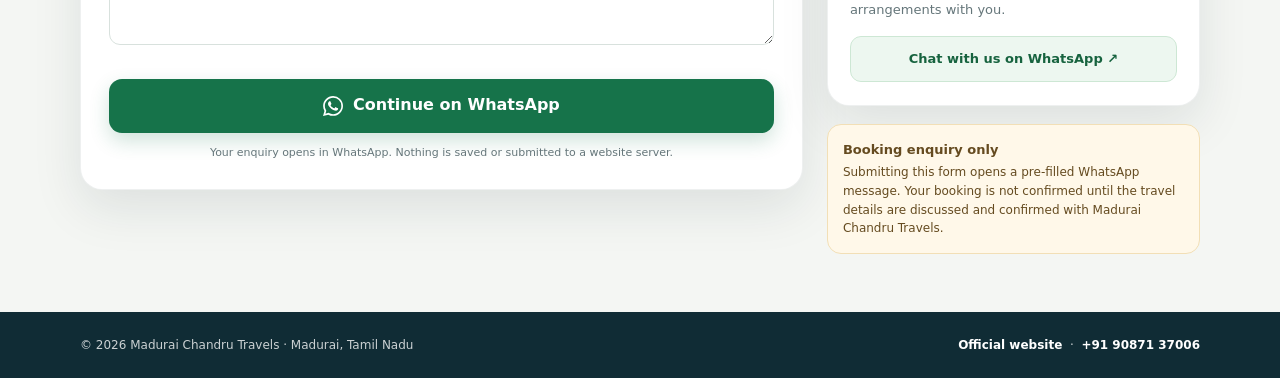
==== commit 73cdf74a: "Add files via upload" ====
--- a/form.html
+++ b/form.html
@@ -117,9 +117,32 @@
     .side-content { padding: 21px 22px 23px; }
     .side-content h3 { margin: 0 0 7px; font-size: 18px; letter-spacing: -.025em; }
     .side-content p { color: var(--muted); font-size: 13px; margin: 0; }
-    .destination-list { display: flex; flex-wrap: wrap; gap: 8px; margin-top: 15px; }
-    .destination-chip { border: 1px solid #dfe7e3; border-radius: 99px; background: #f8faf8; padding: 7px 10px; font-size: 11px; font-weight: 700; cursor: pointer; color: #31484d; }
-    .destination-chip:hover, .destination-chip:focus-visible { border-color: var(--accent); background: var(--accent-soft); }
+    .destination-carousel { position: relative; margin-top: 16px; }
+    .destination-track {
+      display: grid; grid-auto-flow: column; grid-auto-columns: minmax(230px, 78%);
+      gap: 12px; overflow-x: auto; overscroll-behavior-inline: contain; scroll-snap-type: x mandatory;
+      scrollbar-width: thin; scrollbar-color: #c7d3cd transparent; padding: 2px 2px 12px;
+    }
+    .destination-card {
+      scroll-snap-align: start; overflow: hidden; border: 1px solid var(--line); border-radius: 15px;
+      background: #fff; min-width: 0;
+    }
+    .destination-card img { display: block; width: 100%; height: 165px; object-fit: cover; object-position: center; background: #e5ece8; }
+    .destination-card-body { padding: 12px; }
+    .destination-card h4 { margin: 0; font-size: 14px; letter-spacing: -.02em; }
+    .destination-card p { margin: 4px 0 11px; color: var(--muted); font-size: 11px; min-height: 34px; }
+    .destination-book {
+      display: flex; justify-content: center; align-items: center; width: 100%; min-height: 39px;
+      border-radius: 9px; background: var(--deep); color: #fff; font-size: 12px; font-weight: 800;
+      text-decoration: none; transition: background .15s;
+    }
+    .destination-book:hover, .destination-book:focus-visible { background: #28535a; }
+    .carousel-controls { display: flex; justify-content: flex-end; gap: 8px; margin-top: 2px; }
+    .carousel-arrow {
+      width: 36px; height: 36px; display: grid; place-items: center; border: 1px solid var(--line);
+      border-radius: 50%; background: #fff; color: var(--deep); cursor: pointer; font-size: 18px;
+    }
+    .carousel-arrow:hover { border-color: var(--accent); background: var(--accent-soft); }
     .rate-list { padding: 0; margin: 14px 0 0; list-style: none; }
     .rate-list li { display: flex; justify-content: space-between; gap: 12px; border-bottom: 1px solid var(--line); padding: 10px 0; font-size: 13px; }
     .rate-list li:last-child { border-bottom: 0; padding-bottom: 0; }
@@ -325,7 +348,7 @@
           <div class="actions">
             <button class="submit" type="submit">
               <svg width="20" height="20" viewBox="0 0 24 24" fill="currentColor" aria-hidden="true"><path d="M20.52 3.48A11.86 11.86 0 0 0 12.07 0C5.5 0 .15 5.35.15 11.92c0 2.1.55 4.16 1.6 5.97L.05 24l6.27-1.64a11.93 11.93 0 0 0 5.74 1.46h.01c6.57 0 11.92-5.35 11.92-11.92 0-3.18-1.24-6.17-3.47-8.42ZM12.07 21.8a9.88 9.88 0 0 1-5.03-1.38l-.36-.21-3.72.98.99-3.63-.24-.37a9.87 9.87 0 0 1-1.52-5.27c0-5.46 4.44-9.9 9.9-9.9a9.83 9.83 0 0 1 7 2.9 9.83 9.83 0 0 1 2.9 7c0 5.45-4.44 9.88-9.91 9.88Zm5.43-7.41c-.3-.15-1.76-.87-2.03-.97-.27-.1-.47-.15-.67.15-.2.3-.77.97-.94 1.17-.17.2-.35.22-.65.07-.3-.15-1.26-.46-2.4-1.47-.89-.79-1.49-1.77-1.66-2.07-.17-.3-.02-.46.13-.61.13-.13.3-.35.45-.52.15-.17.2-.3.3-.5.1-.2.05-.37-.02-.52-.08-.15-.67-1.62-.92-2.22-.24-.58-.49-.5-.67-.51h-.57c-.2 0-.52.07-.79.37-.27.3-1.04 1.02-1.04 2.49s1.07 2.89 1.22 3.09c.15.2 2.1 3.2 5.08 4.49.71.31 1.26.5 1.69.64.71.23 1.36.2 1.87.12.57-.08 1.76-.72 2.01-1.42.25-.7.25-1.3.17-1.42-.07-.12-.27-.2-.57-.35Z"/></svg>
-              Book Now
+              Continue on WhatsApp
             </button>
             <p class="privacy">Your enquiry opens in WhatsApp. Nothing is saved or submitted to a website server.</p>
           </div>
@@ -337,15 +360,46 @@
           <img class="destination-photo" src="./img/madurai.jpg" alt="Madurai travel destination" loading="lazy" onerror="this.style.display='none';">
           <div class="side-content">
             <h3>Where will the road take you?</h3>
-            <p>Choose a popular destination or type your own pickup and drop locations in the form.</p>
-            <div class="destination-list" aria-label="Popular destinations">
-              <button class="destination-chip" type="button" data-destination="Madurai">Madurai</button>
-              <button class="destination-chip" type="button" data-destination="Rameswaram">Rameswaram</button>
-              <button class="destination-chip" type="button" data-destination="Kanyakumari">Kanyakumari</button>
-              <button class="destination-chip" type="button" data-destination="Kodaikanal">Kodaikanal</button>
-              <button class="destination-chip" type="button" data-destination="Ooty">Ooty</button>
-              <button class="destination-chip" type="button" data-destination="Kerala">Kerala</button>
-              <button class="destination-chip" type="button" data-destination="Tirupati">Tirupati</button>
+            <p>Explore popular destinations, choose your favourite, or enter your own pickup and drop locations in the booking form.</p>
+            <div class="destination-carousel">
+              <div class="destination-track" id="destinationTrack" aria-label="Popular travel destinations">
+                <article class="destination-card">
+                  <img src="./img/madurai.jpg" alt="Madurai destination" loading="lazy" onerror="this.style.display='none';">
+                  <div class="destination-card-body"><h4>Madurai</h4><p>Temple city heritage and local journeys.</p><a class="destination-book" href="https://wa.me/919087137006?text=Hi%20Madurai%20Chandru%20Travels%2C%20I%20would%20like%20to%20plan%20a%20trip%20to%20Madurai." target="_blank" rel="noopener">Book Now</a></div>
+                </article>
+                <article class="destination-card">
+                  <img src="./img/rameswaram.jpg" alt="Rameswaram destination" loading="lazy" onerror="this.style.display='none';">
+                  <div class="destination-card-body"><h4>Rameswaram</h4><p>Plan a peaceful coastal and temple trip.</p><a class="destination-book" href="https://wa.me/919087137006?text=Hi%20Madurai%20Chandru%20Travels%2C%20I%20would%20like%20to%20plan%20a%20trip%20to%20Rameswaram." target="_blank" rel="noopener">Book Now</a></div>
+                </article>
+                <article class="destination-card">
+                  <img src="./img/kanyakumari.jpg" alt="Kanyakumari destination" loading="lazy" onerror="this.style.display='none';">
+                  <div class="destination-card-body"><h4>Kanyakumari</h4><p>Discover the southern coastline and views.</p><a class="destination-book" href="https://wa.me/919087137006?text=Hi%20Madurai%20Chandru%20Travels%2C%20I%20would%20like%20to%20plan%20a%20trip%20to%20Kanyakumari." target="_blank" rel="noopener">Book Now</a></div>
+                </article>
+                <article class="destination-card">
+                  <img src="./img/kodaikanal.jpg" alt="Kodaikanal destination" loading="lazy" onerror="this.style.display='none';">
+                  <div class="destination-card-body"><h4>Kodaikanal</h4><p>Enjoy a refreshing hill-station getaway.</p><a class="destination-book" href="https://wa.me/919087137006?text=Hi%20Madurai%20Chandru%20Travels%2C%20I%20would%20like%20to%20plan%20a%20trip%20to%20Kodaikanal." target="_blank" rel="noopener">Book Now</a></div>
+                </article>
+                <article class="destination-card">
+                  <img src="./img/ooty.jpg" alt="Ooty destination" loading="lazy" onerror="this.style.display='none';">
+                  <div class="destination-card-body"><h4>Ooty</h4><p>Plan a scenic escape into the hills.</p><a class="destination-book" href="https://wa.me/919087137006?text=Hi%20Madurai%20Chandru%20Travels%2C%20I%20would%20like%20to%20plan%20a%20trip%20to%20Ooty." target="_blank" rel="noopener">Book Now</a></div>
+                </article>
+                <article class="destination-card">
+                  <img src="./img/kerala.jpg" alt="Kerala destination" loading="lazy" onerror="this.style.display='none';">
+                  <div class="destination-card-body"><h4>Kerala</h4><p>Explore nature, green landscapes and more.</p><a class="destination-book" href="https://wa.me/919087137006?text=Hi%20Madurai%20Chandru%20Travels%2C%20I%20would%20like%20to%20plan%20a%20trip%20to%20Kerala." target="_blank" rel="noopener">Book Now</a></div>
+                </article>
+                <article class="destination-card">
+                  <img src="./img/tirupati.jpg" alt="Tirupati destination" loading="lazy" onerror="this.style.display='none';">
+                  <div class="destination-card-body"><h4>Tirupati</h4><p>Arrange your pilgrimage journey with us.</p><a class="destination-book" href="https://wa.me/919087137006?text=Hi%20Madurai%20Chandru%20Travels%2C%20I%20would%20like%20to%20plan%20a%20trip%20to%20Tirupati." target="_blank" rel="noopener">Book Now</a></div>
+                </article>
+                <article class="destination-card">
+                  <img src="./img/custom-tour.jpg" alt="Custom tour destination" loading="lazy" onerror="this.style.display='none';">
+                  <div class="destination-card-body"><h4>Custom Tour</h4><p>Your route, your stops, your travel plan.</p><a class="destination-book" href="https://wa.me/919087137006?text=Hi%20Madurai%20Chandru%20Travels%2C%20I%20would%20like%20to%20discuss%20a%20custom%20tour." target="_blank" rel="noopener">Book Now</a></div>
+                </article>
+              </div>
+              <div class="carousel-controls" aria-label="Destination carousel controls">
+                <button class="carousel-arrow" type="button" id="destinationPrev" aria-label="Previous destinations">‹</button>
+                <button class="carousel-arrow" type="button" id="destinationNext" aria-label="Next destinations">›</button>
+              </div>
             </div>
           </div>
         </section>
@@ -366,7 +420,7 @@
             <h3>Need help deciding?</h3>
             <p>Tell us your group size, route and travel dates. We'll discuss the suitable vehicle and trip arrangements with you.</p>
             <div style="margin-top:16px">
-              <a href="https://wa.me/919087137006" target="_blank" rel="noopener" style="display:flex;align-items:center;justify-content:center;text-align:center;background:#edf7f0;color:#17633f;border:1px solid #cde7d4;text-decoration:none;font-weight:800;padding:12px;border-radius:11px;font-size:13px">Chat with us  ↗</a>
+              <a href="https://wa.me/919087137006" target="_blank" rel="noopener" style="display:flex;align-items:center;justify-content:center;text-align:center;background:#edf7f0;color:#17633f;border:1px solid #cde7d4;text-decoration:none;font-weight:800;padding:12px;border-radius:11px;font-size:13px">Chat with us on WhatsApp ↗</a>
             </div>
           </div>
         </section>
@@ -411,11 +465,12 @@
         }
       });
 
-      document.querySelectorAll("[data-destination]").forEach((button) => {
-        button.addEventListener("click", () => {
-          document.getElementById("destination").value = button.dataset.destination;
-          document.getElementById("destination").focus();
-        });
+      const destinationTrack = document.getElementById("destinationTrack");
+      document.getElementById("destinationPrev").addEventListener("click", () => {
+        destinationTrack.scrollBy({ left: -destinationTrack.clientWidth * 0.8, behavior: "smooth" });
+      });
+      document.getElementById("destinationNext").addEventListener("click", () => {
+        destinationTrack.scrollBy({ left: destinationTrack.clientWidth * 0.8, behavior: "smooth" });
       });
 
       function showError(message, target) {
@@ -487,4 +542,4 @@
     })();
   </script>
 </body>
-</html>+</html>
